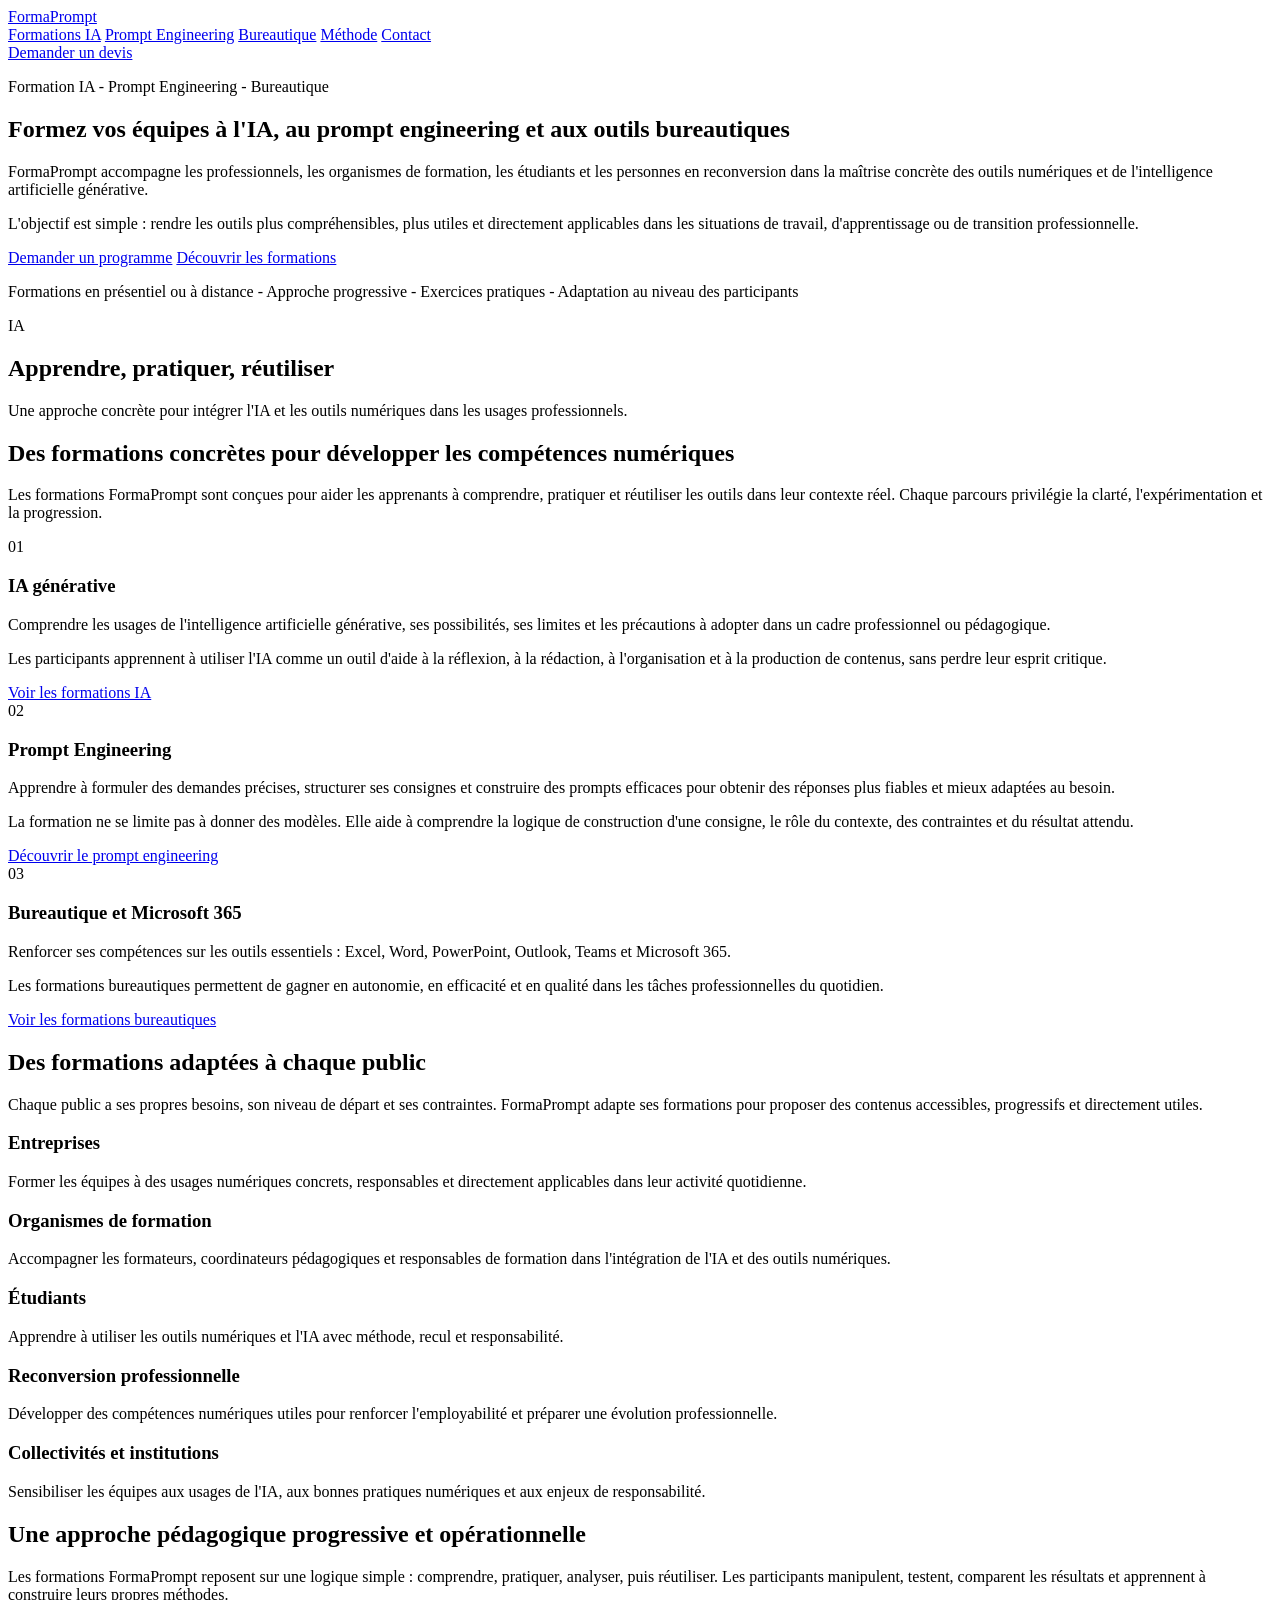
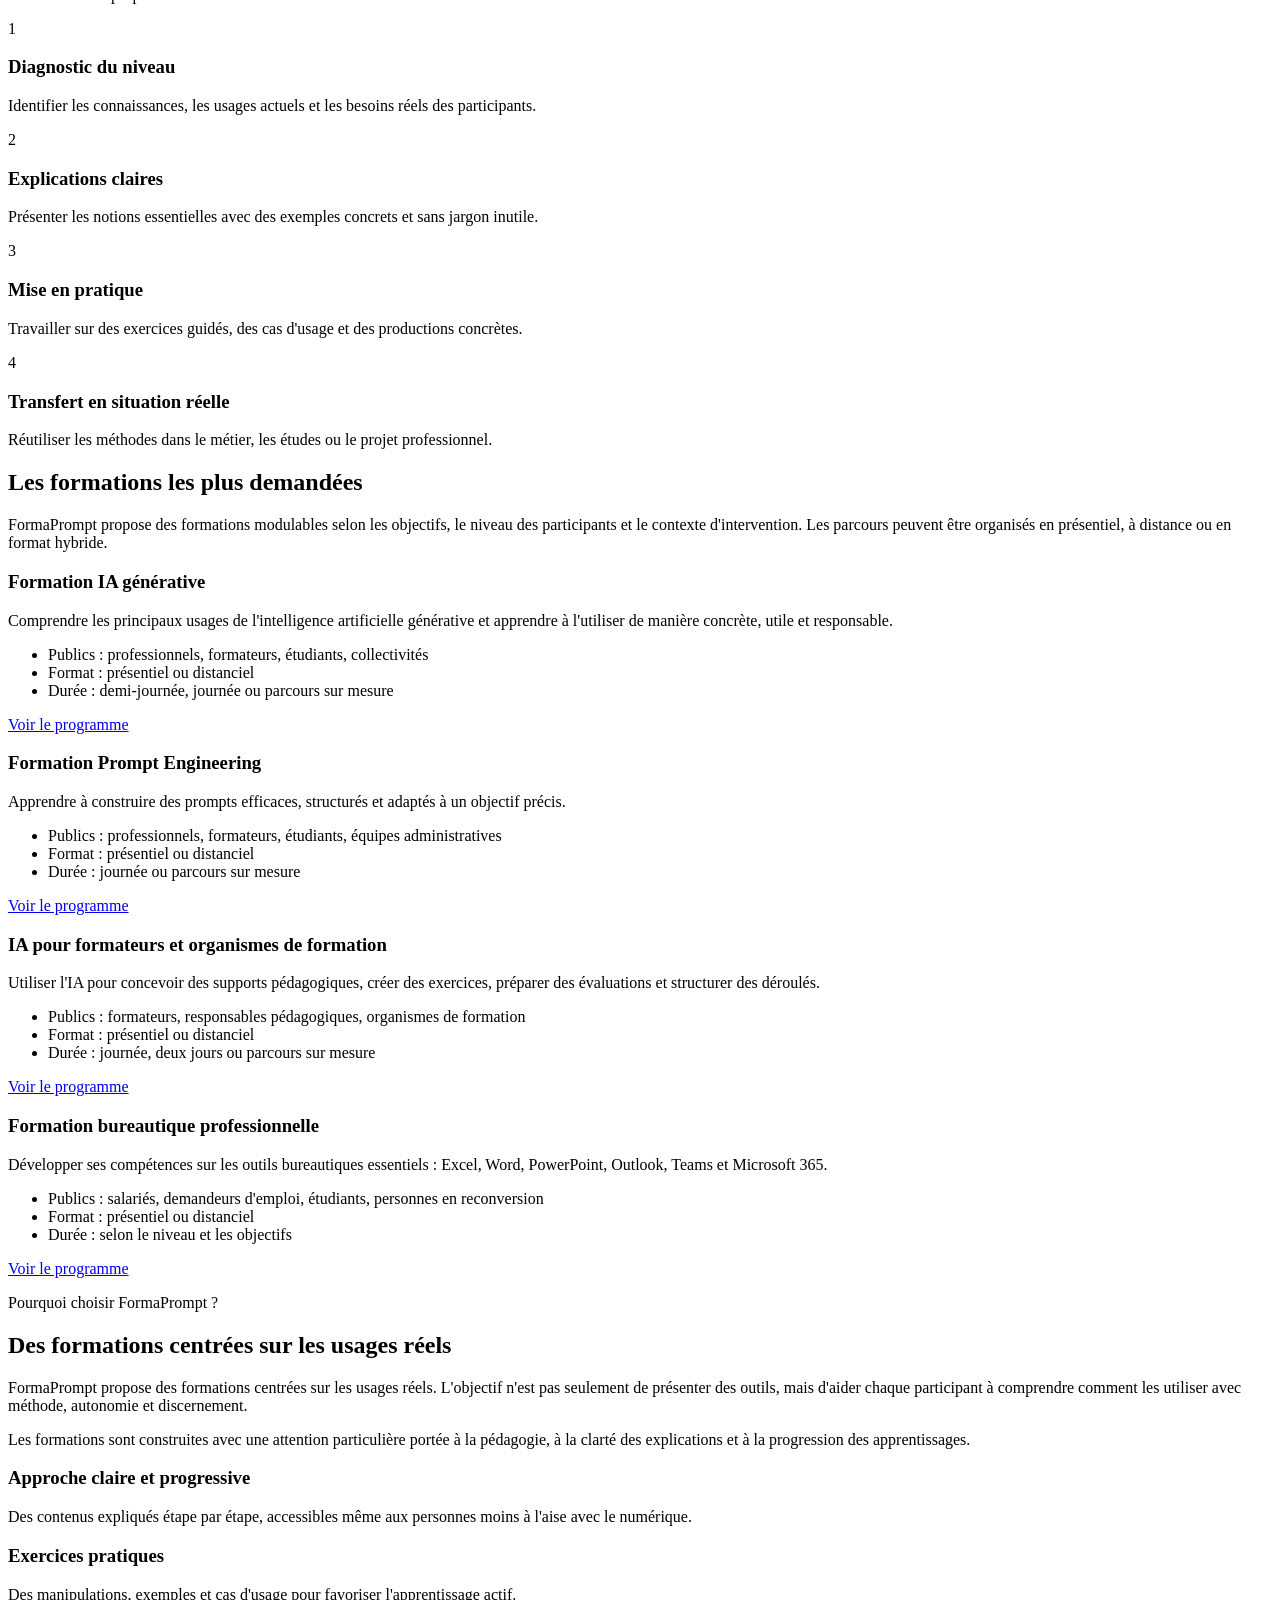
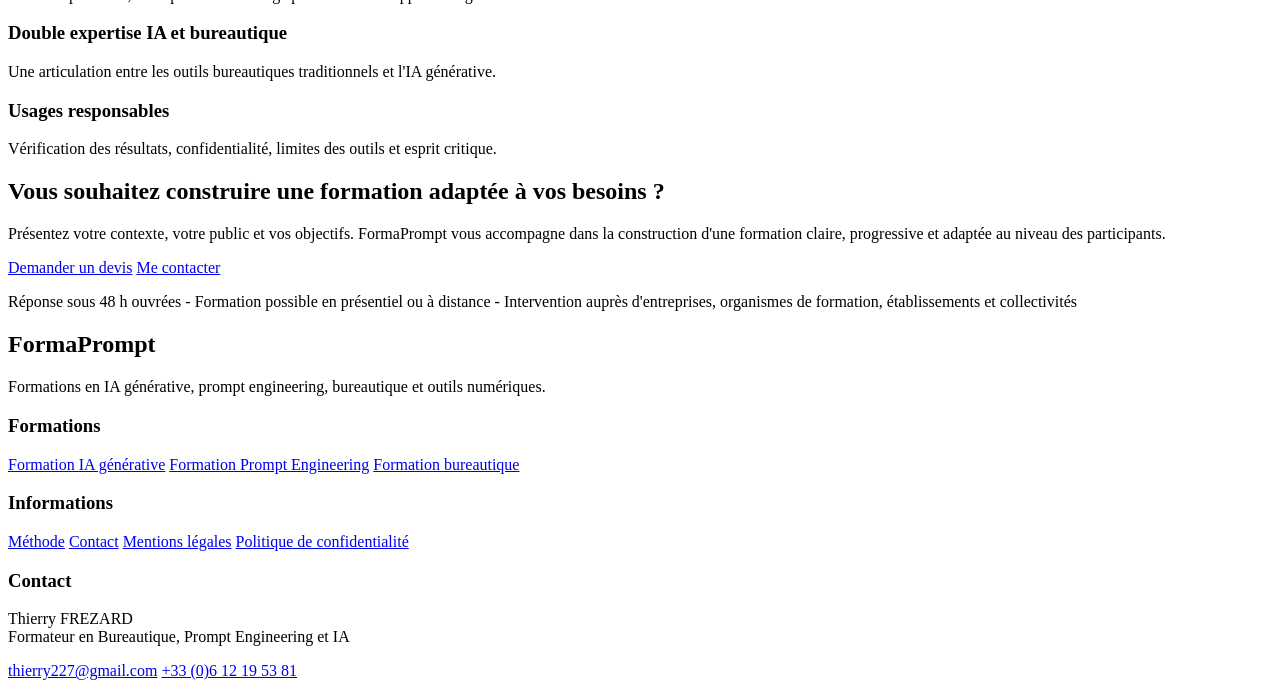
==== index.html @ 5ca17627 "Ajout de la page d'accueil FormaPrompt" ====
<!doctype html>
<html lang="fr">
<head>
  <meta charset="utf-8">
  <meta name="viewport" content="width=device-width, initial-scale=1">
  <title>FormaPrompt - Formation IA, Prompt Engineering et Bureautique</title>
  <meta name="description" content="FormaPrompt accompagne les professionnels, organismes de formation, étudiants et personnes en reconversion dans la maîtrise de l'IA générative, du prompt engineering et des outils bureautiques.">
  <link rel="stylesheet" href="styles.css">
</head>
<body>
  <header class="site-header">
    <div class="container header-inner">
      <a class="logo" href="#top" aria-label="Accueil FormaPrompt">FormaPrompt</a>
      <nav class="main-nav" aria-label="Navigation principale">
        <a href="#formations-ia">Formations IA</a>
        <a href="#prompt-engineering">Prompt Engineering</a>
        <a href="#bureautique">Bureautique</a>
        <a href="#methode">Méthode</a>
        <a href="#contact">Contact</a>
      </nav>
      <a class="btn btn-primary header-cta" href="#contact">Demander un devis</a>
    </div>
  </header>

  <main id="top">
    <section class="hero section">
      <div class="container hero-grid">
        <div class="hero-content">
          <p class="eyebrow">Formation IA - Prompt Engineering - Bureautique</p>
          <h1>Formez vos équipes à l'IA, au prompt engineering et aux outils bureautiques</h1>
          <p class="hero-text">FormaPrompt accompagne les professionnels, les organismes de formation, les étudiants et les personnes en reconversion dans la maîtrise concrète des outils numériques et de l'intelligence artificielle générative.</p>
          <p class="hero-text">L'objectif est simple : rendre les outils plus compréhensibles, plus utiles et directement applicables dans les situations de travail, d'apprentissage ou de transition professionnelle.</p>
          <div class="hero-actions">
            <a class="btn btn-primary" href="#contact">Demander un programme</a>
            <a class="btn btn-secondary" href="#formations">Découvrir les formations</a>
          </div>
          <p class="trust-line">Formations en présentiel ou à distance - Approche progressive - Exercices pratiques - Adaptation au niveau des participants</p>
        </div>
        <div class="hero-card" aria-label="Illustration pédagogique FormaPrompt">
          <div class="hero-card-content">
            <span class="hero-icon">IA</span>
            <h2>Apprendre, pratiquer, réutiliser</h2>
            <p>Une approche concrète pour intégrer l'IA et les outils numériques dans les usages professionnels.</p>
          </div>
        </div>
      </div>
    </section>

    <section id="formations" class="section section-light">
      <div class="container">
        <div class="section-heading">
          <h2>Des formations concrètes pour développer les compétences numériques</h2>
          <p>Les formations FormaPrompt sont conçues pour aider les apprenants à comprendre, pratiquer et réutiliser les outils dans leur contexte réel. Chaque parcours privilégie la clarté, l'expérimentation et la progression.</p>
        </div>

        <div class="cards three-columns">
          <article id="formations-ia" class="card">
            <span class="card-icon">01</span>
            <h3>IA générative</h3>
            <p>Comprendre les usages de l'intelligence artificielle générative, ses possibilités, ses limites et les précautions à adopter dans un cadre professionnel ou pédagogique.</p>
            <p>Les participants apprennent à utiliser l'IA comme un outil d'aide à la réflexion, à la rédaction, à l'organisation et à la production de contenus, sans perdre leur esprit critique.</p>
            <a href="#contact">Voir les formations IA</a>
          </article>

          <article id="prompt-engineering" class="card">
            <span class="card-icon">02</span>
            <h3>Prompt Engineering</h3>
            <p>Apprendre à formuler des demandes précises, structurer ses consignes et construire des prompts efficaces pour obtenir des réponses plus fiables et mieux adaptées au besoin.</p>
            <p>La formation ne se limite pas à donner des modèles. Elle aide à comprendre la logique de construction d'une consigne, le rôle du contexte, des contraintes et du résultat attendu.</p>
            <a href="#contact">Découvrir le prompt engineering</a>
          </article>

          <article id="bureautique" class="card">
            <span class="card-icon">03</span>
            <h3>Bureautique et Microsoft 365</h3>
            <p>Renforcer ses compétences sur les outils essentiels : Excel, Word, PowerPoint, Outlook, Teams et Microsoft 365.</p>
            <p>Les formations bureautiques permettent de gagner en autonomie, en efficacité et en qualité dans les tâches professionnelles du quotidien.</p>
            <a href="#contact">Voir les formations bureautiques</a>
          </article>
        </div>
      </div>
    </section>

    <section class="section">
      <div class="container">
        <div class="section-heading">
          <h2>Des formations adaptées à chaque public</h2>
          <p>Chaque public a ses propres besoins, son niveau de départ et ses contraintes. FormaPrompt adapte ses formations pour proposer des contenus accessibles, progressifs et directement utiles.</p>
        </div>

        <div class="cards audience-grid">
          <article class="card compact">
            <h3>Entreprises</h3>
            <p>Former les équipes à des usages numériques concrets, responsables et directement applicables dans leur activité quotidienne.</p>
          </article>
          <article class="card compact">
            <h3>Organismes de formation</h3>
            <p>Accompagner les formateurs, coordinateurs pédagogiques et responsables de formation dans l'intégration de l'IA et des outils numériques.</p>
          </article>
          <article class="card compact">
            <h3>Étudiants</h3>
            <p>Apprendre à utiliser les outils numériques et l'IA avec méthode, recul et responsabilité.</p>
          </article>
          <article class="card compact">
            <h3>Reconversion professionnelle</h3>
            <p>Développer des compétences numériques utiles pour renforcer l'employabilité et préparer une évolution professionnelle.</p>
          </article>
          <article class="card compact">
            <h3>Collectivités et institutions</h3>
            <p>Sensibiliser les équipes aux usages de l'IA, aux bonnes pratiques numériques et aux enjeux de responsabilité.</p>
          </article>
        </div>
      </div>
    </section>

    <section id="methode" class="section section-dark">
      <div class="container">
        <div class="section-heading narrow">
          <h2>Une approche pédagogique progressive et opérationnelle</h2>
          <p>Les formations FormaPrompt reposent sur une logique simple : comprendre, pratiquer, analyser, puis réutiliser. Les participants manipulent, testent, comparent les résultats et apprennent à construire leurs propres méthodes.</p>
        </div>

        <div class="steps">
          <article class="step">
            <span>1</span>
            <h3>Diagnostic du niveau</h3>
            <p>Identifier les connaissances, les usages actuels et les besoins réels des participants.</p>
          </article>
          <article class="step">
            <span>2</span>
            <h3>Explications claires</h3>
            <p>Présenter les notions essentielles avec des exemples concrets et sans jargon inutile.</p>
          </article>
          <article class="step">
            <span>3</span>
            <h3>Mise en pratique</h3>
            <p>Travailler sur des exercices guidés, des cas d'usage et des productions concrètes.</p>
          </article>
          <article class="step">
            <span>4</span>
            <h3>Transfert en situation réelle</h3>
            <p>Réutiliser les méthodes dans le métier, les études ou le projet professionnel.</p>
          </article>
        </div>
      </div>
    </section>

    <section class="section section-light">
      <div class="container">
        <div class="section-heading">
          <h2>Les formations les plus demandées</h2>
          <p>FormaPrompt propose des formations modulables selon les objectifs, le niveau des participants et le contexte d'intervention. Les parcours peuvent être organisés en présentiel, à distance ou en format hybride.</p>
        </div>

        <div class="cards two-columns">
          <article class="card training-card">
            <h3>Formation IA générative</h3>
            <p>Comprendre les principaux usages de l'intelligence artificielle générative et apprendre à l'utiliser de manière concrète, utile et responsable.</p>
            <ul>
              <li>Publics : professionnels, formateurs, étudiants, collectivités</li>
              <li>Format : présentiel ou distanciel</li>
              <li>Durée : demi-journée, journée ou parcours sur mesure</li>
            </ul>
            <a href="#contact">Voir le programme</a>
          </article>

          <article class="card training-card">
            <h3>Formation Prompt Engineering</h3>
            <p>Apprendre à construire des prompts efficaces, structurés et adaptés à un objectif précis.</p>
            <ul>
              <li>Publics : professionnels, formateurs, étudiants, équipes administratives</li>
              <li>Format : présentiel ou distanciel</li>
              <li>Durée : journée ou parcours sur mesure</li>
            </ul>
            <a href="#contact">Voir le programme</a>
          </article>

          <article class="card training-card">
            <h3>IA pour formateurs et organismes de formation</h3>
            <p>Utiliser l'IA pour concevoir des supports pédagogiques, créer des exercices, préparer des évaluations et structurer des déroulés.</p>
            <ul>
              <li>Publics : formateurs, responsables pédagogiques, organismes de formation</li>
              <li>Format : présentiel ou distanciel</li>
              <li>Durée : journée, deux jours ou parcours sur mesure</li>
            </ul>
            <a href="#contact">Voir le programme</a>
          </article>

          <article class="card training-card">
            <h3>Formation bureautique professionnelle</h3>
            <p>Développer ses compétences sur les outils bureautiques essentiels : Excel, Word, PowerPoint, Outlook, Teams et Microsoft 365.</p>
            <ul>
              <li>Publics : salariés, demandeurs d'emploi, étudiants, personnes en reconversion</li>
              <li>Format : présentiel ou distanciel</li>
              <li>Durée : selon le niveau et les objectifs</li>
            </ul>
            <a href="#contact">Voir le programme</a>
          </article>
        </div>
      </div>
    </section>

    <section class="section">
      <div class="container split-grid">
        <div>
          <p class="eyebrow">Pourquoi choisir FormaPrompt ?</p>
          <h2>Des formations centrées sur les usages réels</h2>
          <p>FormaPrompt propose des formations centrées sur les usages réels. L'objectif n'est pas seulement de présenter des outils, mais d'aider chaque participant à comprendre comment les utiliser avec méthode, autonomie et discernement.</p>
          <p>Les formations sont construites avec une attention particulière portée à la pédagogie, à la clarté des explications et à la progression des apprentissages.</p>
        </div>
        <div class="feature-list">
          <div>
            <h3>Approche claire et progressive</h3>
            <p>Des contenus expliqués étape par étape, accessibles même aux personnes moins à l'aise avec le numérique.</p>
          </div>
          <div>
            <h3>Exercices pratiques</h3>
            <p>Des manipulations, exemples et cas d'usage pour favoriser l'apprentissage actif.</p>
          </div>
          <div>
            <h3>Double expertise IA et bureautique</h3>
            <p>Une articulation entre les outils bureautiques traditionnels et l'IA générative.</p>
          </div>
          <div>
            <h3>Usages responsables</h3>
            <p>Vérification des résultats, confidentialité, limites des outils et esprit critique.</p>
          </div>
        </div>
      </div>
    </section>

    <section id="contact" class="section cta-section">
      <div class="container cta-box">
        <h2>Vous souhaitez construire une formation adaptée à vos besoins ?</h2>
        <p>Présentez votre contexte, votre public et vos objectifs. FormaPrompt vous accompagne dans la construction d'une formation claire, progressive et adaptée au niveau des participants.</p>
        <div class="hero-actions centered">
          <a class="btn btn-primary" href="mailto:thierry227@gmail.com?subject=Demande%20de%20devis%20-%20FormaPrompt">Demander un devis</a>
          <a class="btn btn-secondary" href="mailto:thierry227@gmail.com?subject=Contact%20FormaPrompt">Me contacter</a>
        </div>
        <p class="trust-line">Réponse sous 48 h ouvrées - Formation possible en présentiel ou à distance - Intervention auprès d'entreprises, organismes de formation, établissements et collectivités</p>
      </div>
    </section>
  </main>

  <footer class="site-footer">
    <div class="container footer-grid">
      <div>
        <h2>FormaPrompt</h2>
        <p>Formations en IA générative, prompt engineering, bureautique et outils numériques.</p>
      </div>
      <div>
        <h3>Formations</h3>
        <a href="#formations-ia">Formation IA générative</a>
        <a href="#prompt-engineering">Formation Prompt Engineering</a>
        <a href="#bureautique">Formation bureautique</a>
      </div>
      <div>
        <h3>Informations</h3>
        <a href="#methode">Méthode</a>
        <a href="#contact">Contact</a>
        <a href="#">Mentions légales</a>
        <a href="#">Politique de confidentialité</a>
      </div>
      <div>
        <h3>Contact</h3>
        <p>Thierry FREZARD<br>Formateur en Bureautique, Prompt Engineering et IA</p>
        <a href="mailto:thierry227@gmail.com">thierry227@gmail.com</a>
        <a href="tel:+33612195381">+33 (0)6 12 19 53 81</a>
      </div>
    </div>
  </footer>
</body>
</html>
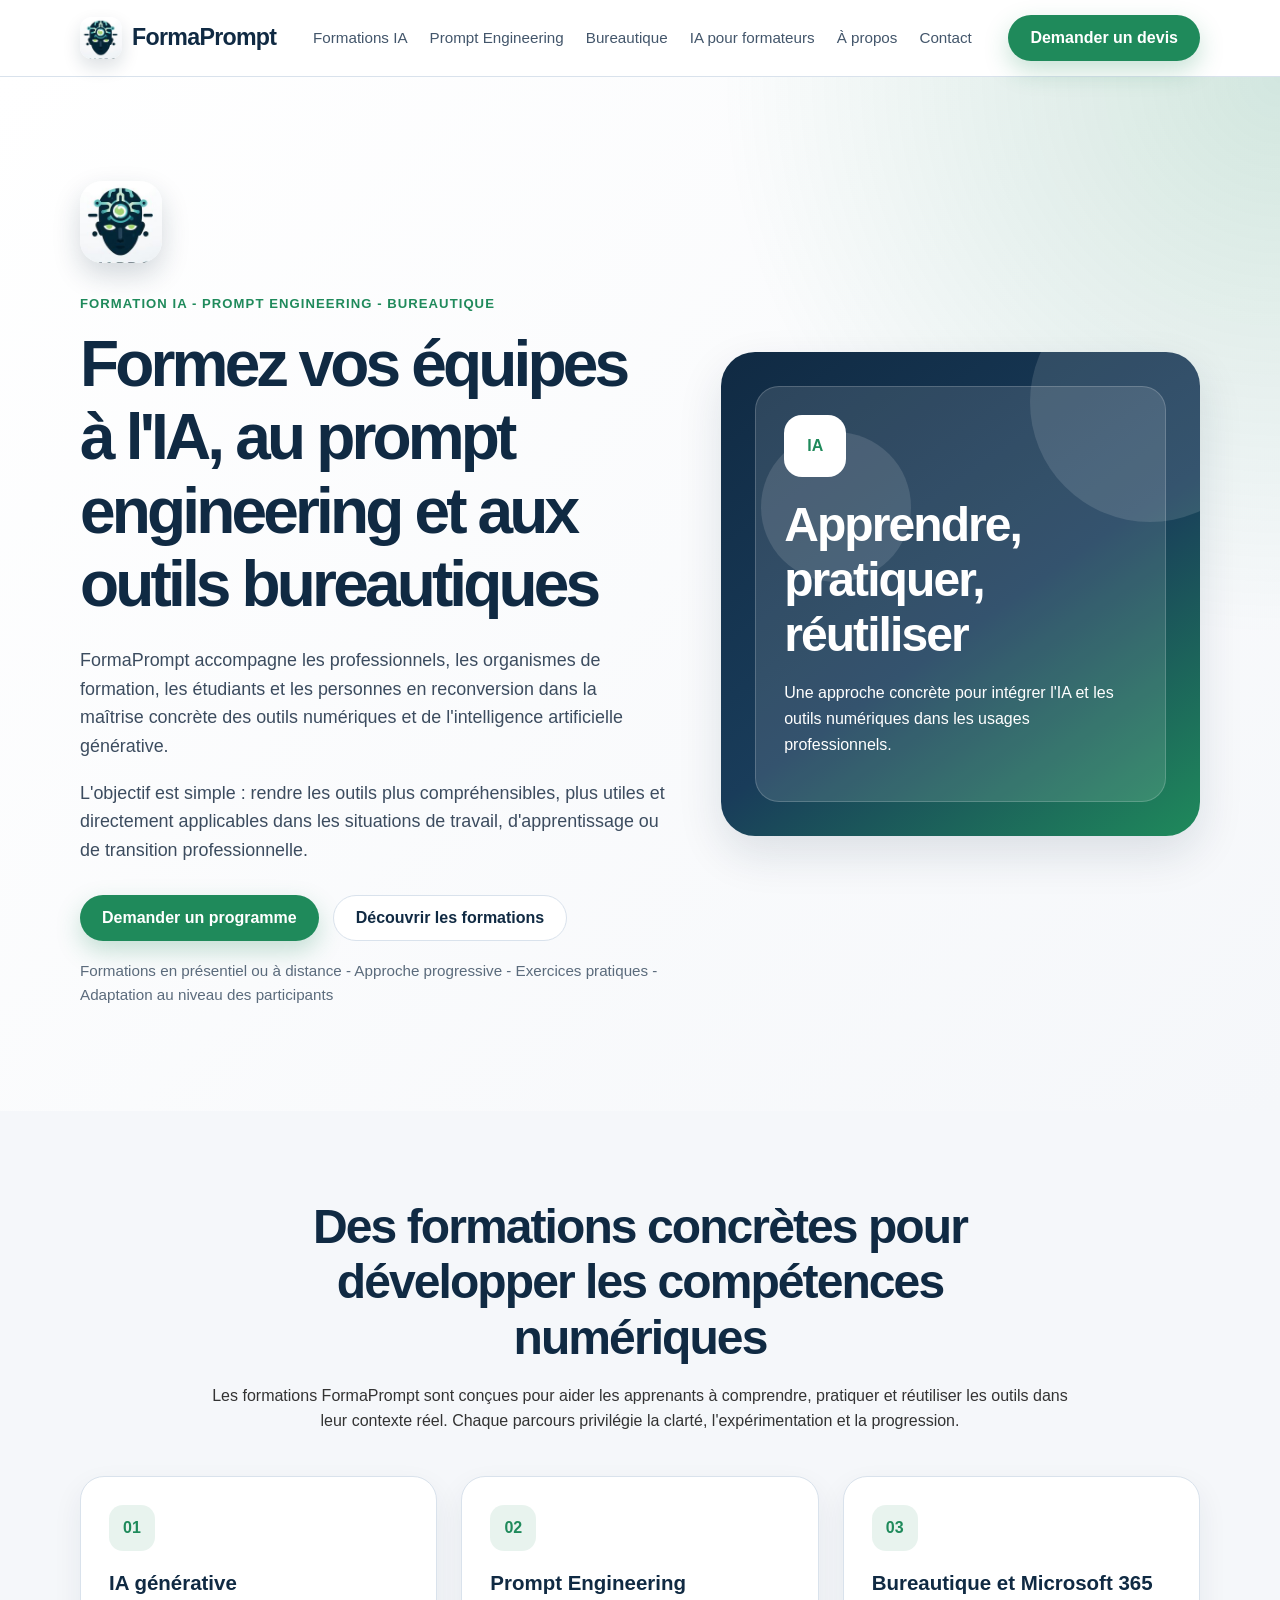
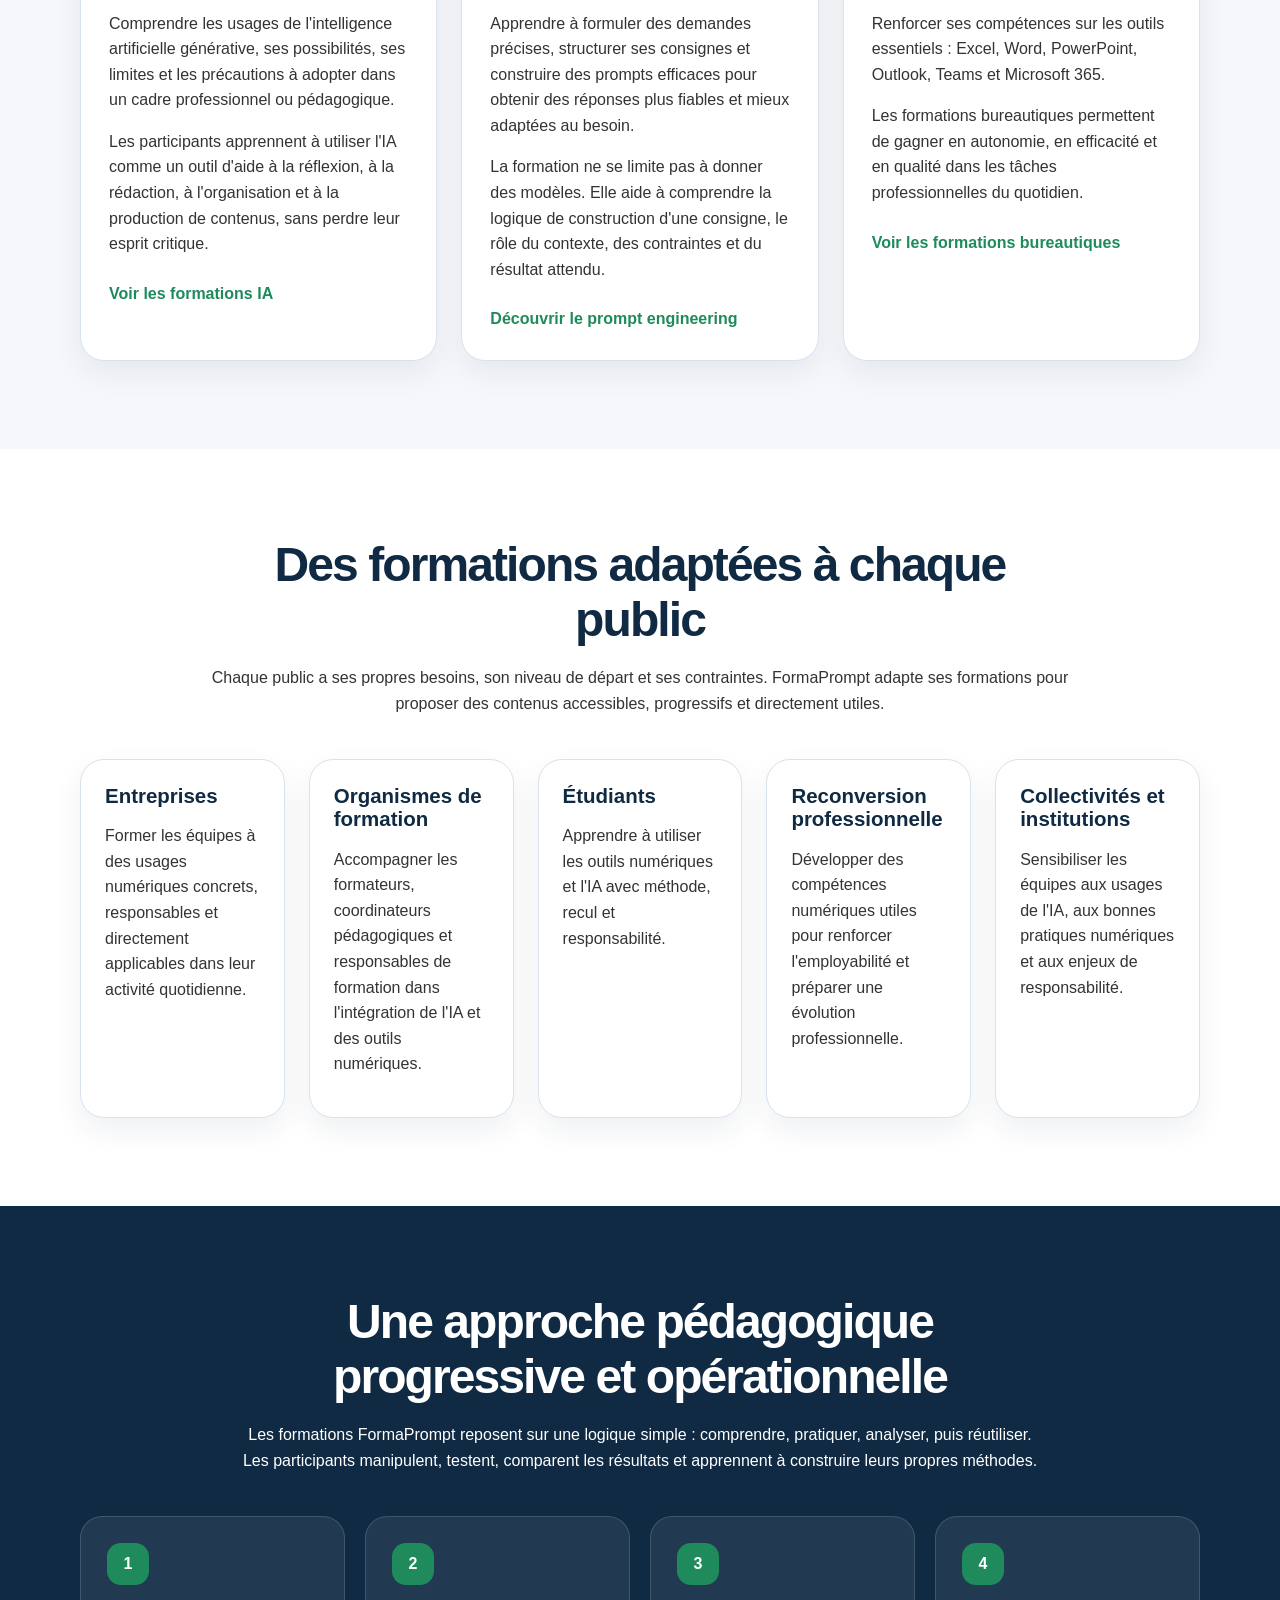
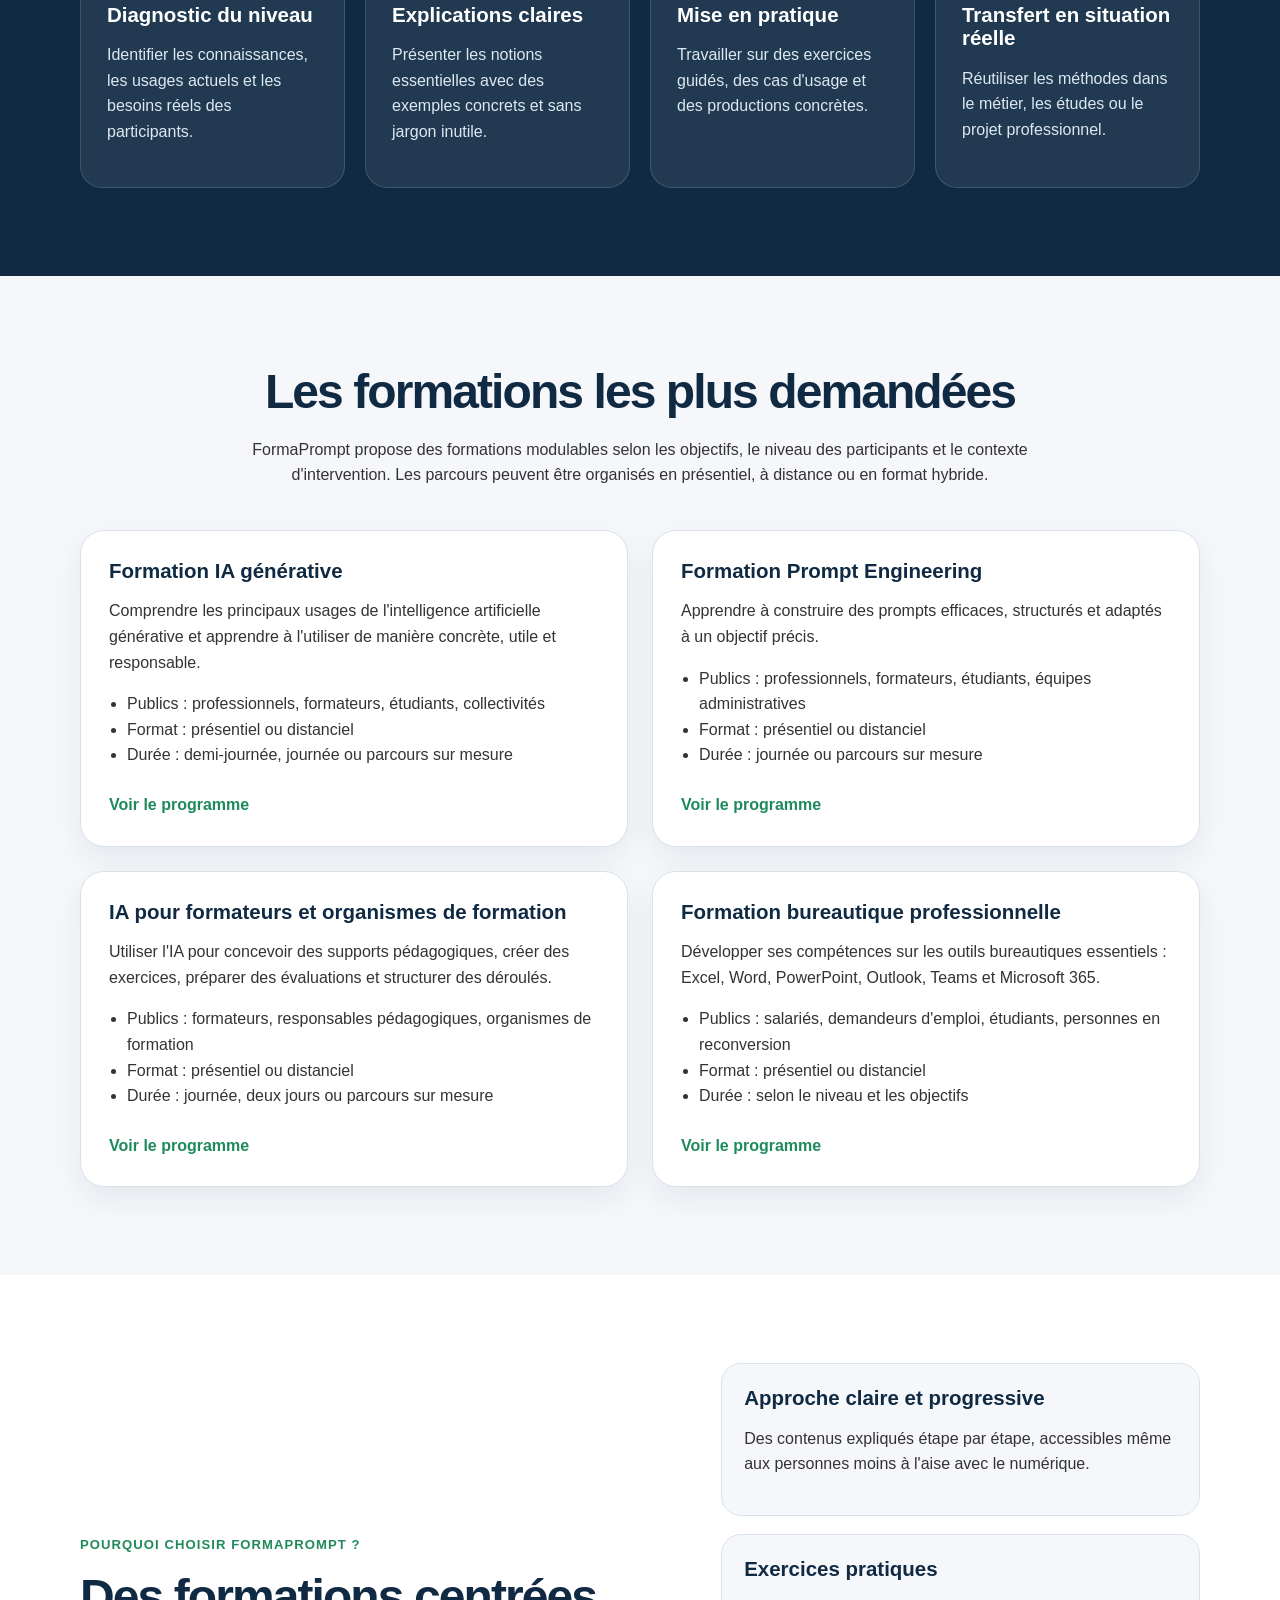
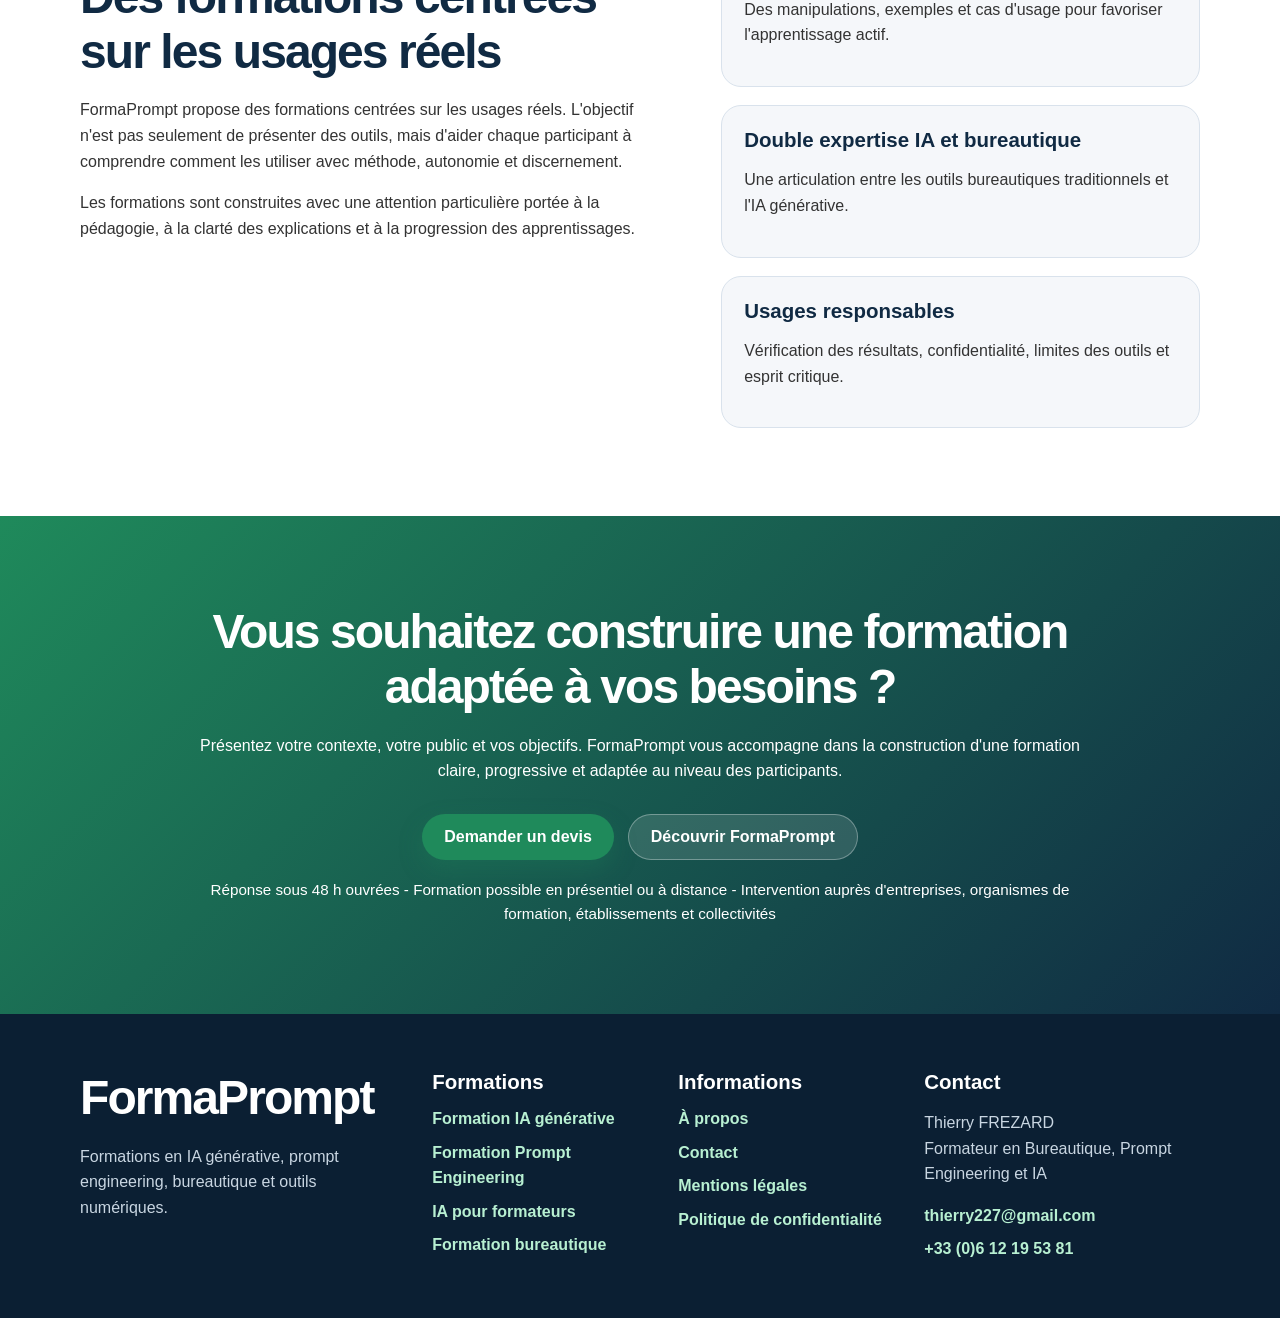
==== commit 761b82ea: "Mise à jour des liens de la page d'accueil" ====
--- a/index.html
+++ b/index.html
@@ -6,19 +6,21 @@
   <title>FormaPrompt - Formation IA, Prompt Engineering et Bureautique</title>
   <meta name="description" content="FormaPrompt accompagne les professionnels, organismes de formation, étudiants et personnes en reconversion dans la maîtrise de l'IA générative, du prompt engineering et des outils bureautiques.">
   <link rel="stylesheet" href="styles.css">
+  <link rel="stylesheet" href="site-extra.css">
 </head>
 <body>
   <header class="site-header">
     <div class="container header-inner">
-      <a class="logo" href="#top" aria-label="Accueil FormaPrompt">FormaPrompt</a>
+      <a class="logo" href="index.html" aria-label="Accueil FormaPrompt">FormaPrompt</a>
       <nav class="main-nav" aria-label="Navigation principale">
-        <a href="#formations-ia">Formations IA</a>
-        <a href="#prompt-engineering">Prompt Engineering</a>
-        <a href="#bureautique">Bureautique</a>
-        <a href="#methode">Méthode</a>
-        <a href="#contact">Contact</a>
+        <a href="formation-ia.html">Formations IA</a>
+        <a href="prompt-engineering.html">Prompt Engineering</a>
+        <a href="bureautique.html">Bureautique</a>
+        <a href="ia-formateurs.html">IA pour formateurs</a>
+        <a href="a-propos.html">À propos</a>
+        <a href="contact.html">Contact</a>
       </nav>
-      <a class="btn btn-primary header-cta" href="#contact">Demander un devis</a>
+      <a class="btn btn-primary header-cta" href="contact.html">Demander un devis</a>
     </div>
   </header>
 
@@ -26,12 +28,13 @@
     <section class="hero section">
       <div class="container hero-grid">
         <div class="hero-content">
+          <span class="logo-showcase"></span>
           <p class="eyebrow">Formation IA - Prompt Engineering - Bureautique</p>
           <h1>Formez vos équipes à l'IA, au prompt engineering et aux outils bureautiques</h1>
           <p class="hero-text">FormaPrompt accompagne les professionnels, les organismes de formation, les étudiants et les personnes en reconversion dans la maîtrise concrète des outils numériques et de l'intelligence artificielle générative.</p>
           <p class="hero-text">L'objectif est simple : rendre les outils plus compréhensibles, plus utiles et directement applicables dans les situations de travail, d'apprentissage ou de transition professionnelle.</p>
           <div class="hero-actions">
-            <a class="btn btn-primary" href="#contact">Demander un programme</a>
+            <a class="btn btn-primary" href="contact.html">Demander un programme</a>
             <a class="btn btn-secondary" href="#formations">Découvrir les formations</a>
           </div>
           <p class="trust-line">Formations en présentiel ou à distance - Approche progressive - Exercices pratiques - Adaptation au niveau des participants</p>
@@ -59,7 +62,7 @@
             <h3>IA générative</h3>
             <p>Comprendre les usages de l'intelligence artificielle générative, ses possibilités, ses limites et les précautions à adopter dans un cadre professionnel ou pédagogique.</p>
             <p>Les participants apprennent à utiliser l'IA comme un outil d'aide à la réflexion, à la rédaction, à l'organisation et à la production de contenus, sans perdre leur esprit critique.</p>
-            <a href="#contact">Voir les formations IA</a>
+            <a href="formation-ia.html">Voir les formations IA</a>
           </article>
 
           <article id="prompt-engineering" class="card">
@@ -67,7 +70,7 @@
             <h3>Prompt Engineering</h3>
             <p>Apprendre à formuler des demandes précises, structurer ses consignes et construire des prompts efficaces pour obtenir des réponses plus fiables et mieux adaptées au besoin.</p>
             <p>La formation ne se limite pas à donner des modèles. Elle aide à comprendre la logique de construction d'une consigne, le rôle du contexte, des contraintes et du résultat attendu.</p>
-            <a href="#contact">Découvrir le prompt engineering</a>
+            <a href="prompt-engineering.html">Découvrir le prompt engineering</a>
           </article>
 
           <article id="bureautique" class="card">
@@ -75,7 +78,7 @@
             <h3>Bureautique et Microsoft 365</h3>
             <p>Renforcer ses compétences sur les outils essentiels : Excel, Word, PowerPoint, Outlook, Teams et Microsoft 365.</p>
             <p>Les formations bureautiques permettent de gagner en autonomie, en efficacité et en qualité dans les tâches professionnelles du quotidien.</p>
-            <a href="#contact">Voir les formations bureautiques</a>
+            <a href="bureautique.html">Voir les formations bureautiques</a>
           </article>
         </div>
       </div>
@@ -161,7 +164,7 @@
               <li>Format : présentiel ou distanciel</li>
               <li>Durée : demi-journée, journée ou parcours sur mesure</li>
             </ul>
-            <a href="#contact">Voir le programme</a>
+            <a href="formation-ia.html">Voir le programme</a>
           </article>
 
           <article class="card training-card">
@@ -172,7 +175,7 @@
               <li>Format : présentiel ou distanciel</li>
               <li>Durée : journée ou parcours sur mesure</li>
             </ul>
-            <a href="#contact">Voir le programme</a>
+            <a href="prompt-engineering.html">Voir le programme</a>
           </article>
 
           <article class="card training-card">
@@ -183,7 +186,7 @@
               <li>Format : présentiel ou distanciel</li>
               <li>Durée : journée, deux jours ou parcours sur mesure</li>
             </ul>
-            <a href="#contact">Voir le programme</a>
+            <a href="ia-formateurs.html">Voir le programme</a>
           </article>
 
           <article class="card training-card">
@@ -194,7 +197,7 @@
               <li>Format : présentiel ou distanciel</li>
               <li>Durée : selon le niveau et les objectifs</li>
             </ul>
-            <a href="#contact">Voir le programme</a>
+            <a href="bureautique.html">Voir le programme</a>
           </article>
         </div>
       </div>
@@ -234,8 +237,8 @@
         <h2>Vous souhaitez construire une formation adaptée à vos besoins ?</h2>
         <p>Présentez votre contexte, votre public et vos objectifs. FormaPrompt vous accompagne dans la construction d'une formation claire, progressive et adaptée au niveau des participants.</p>
         <div class="hero-actions centered">
-          <a class="btn btn-primary" href="mailto:thierry227@gmail.com?subject=Demande%20de%20devis%20-%20FormaPrompt">Demander un devis</a>
-          <a class="btn btn-secondary" href="mailto:thierry227@gmail.com?subject=Contact%20FormaPrompt">Me contacter</a>
+          <a class="btn btn-primary" href="contact.html">Demander un devis</a>
+          <a class="btn btn-secondary" href="a-propos.html">Découvrir FormaPrompt</a>
         </div>
         <p class="trust-line">Réponse sous 48 h ouvrées - Formation possible en présentiel ou à distance - Intervention auprès d'entreprises, organismes de formation, établissements et collectivités</p>
       </div>
@@ -250,14 +253,15 @@
       </div>
       <div>
         <h3>Formations</h3>
-        <a href="#formations-ia">Formation IA générative</a>
-        <a href="#prompt-engineering">Formation Prompt Engineering</a>
-        <a href="#bureautique">Formation bureautique</a>
+        <a href="formation-ia.html">Formation IA générative</a>
+        <a href="prompt-engineering.html">Formation Prompt Engineering</a>
+        <a href="ia-formateurs.html">IA pour formateurs</a>
+        <a href="bureautique.html">Formation bureautique</a>
       </div>
       <div>
         <h3>Informations</h3>
-        <a href="#methode">Méthode</a>
-        <a href="#contact">Contact</a>
+        <a href="a-propos.html">À propos</a>
+        <a href="contact.html">Contact</a>
         <a href="#">Mentions légales</a>
         <a href="#">Politique de confidentialité</a>
       </div>
--- a/styles.css
+++ b/styles.css
@@ -0,0 +1,459 @@
+:root {
+  --green: #1f8a5b;
+  --green-dark: #146241;
+  --blue-night: #102a43;
+  --blue-soft: #dce8f2;
+  --gray-bg: #f5f7fa;
+  --gray-text: #333333;
+  --white: #ffffff;
+  --border: #d9e2ec;
+  --shadow: 0 18px 45px rgba(16, 42, 67, 0.12);
+}
+
+* {
+  box-sizing: border-box;
+}
+
+html {
+  scroll-behavior: smooth;
+}
+
+body {
+  margin: 0;
+  font-family: Arial, Helvetica, sans-serif;
+  color: var(--gray-text);
+  background: var(--white);
+  line-height: 1.6;
+}
+
+a {
+  color: inherit;
+  text-decoration: none;
+}
+
+.container {
+  width: min(1120px, calc(100% - 40px));
+  margin: 0 auto;
+}
+
+.site-header {
+  position: sticky;
+  top: 0;
+  z-index: 50;
+  background: rgba(255, 255, 255, 0.94);
+  border-bottom: 1px solid var(--border);
+  backdrop-filter: blur(12px);
+}
+
+.header-inner {
+  min-height: 76px;
+  display: flex;
+  align-items: center;
+  justify-content: space-between;
+  gap: 24px;
+}
+
+.logo {
+  font-size: 1.45rem;
+  font-weight: 800;
+  color: var(--blue-night);
+  letter-spacing: -0.03em;
+}
+
+.logo::first-letter {
+  color: var(--green);
+}
+
+.main-nav {
+  display: flex;
+  gap: 22px;
+  align-items: center;
+  font-size: 0.95rem;
+  color: #43566b;
+}
+
+.main-nav a:hover {
+  color: var(--green);
+}
+
+.btn {
+  display: inline-flex;
+  align-items: center;
+  justify-content: center;
+  min-height: 46px;
+  padding: 0 22px;
+  border-radius: 999px;
+  font-weight: 700;
+  transition: transform 0.2s ease, box-shadow 0.2s ease, background 0.2s ease;
+}
+
+.btn:hover {
+  transform: translateY(-2px);
+}
+
+.btn-primary {
+  color: var(--white);
+  background: var(--green);
+  box-shadow: 0 10px 24px rgba(31, 138, 91, 0.25);
+}
+
+.btn-primary:hover {
+  background: var(--green-dark);
+}
+
+.btn-secondary {
+  color: var(--blue-night);
+  background: var(--white);
+  border: 1px solid var(--border);
+}
+
+.section {
+  padding: 88px 0;
+}
+
+.section-light {
+  background: var(--gray-bg);
+}
+
+.section-dark {
+  color: var(--white);
+  background: var(--blue-night);
+}
+
+.hero {
+  padding: 104px 0;
+  background: radial-gradient(circle at top right, rgba(31, 138, 91, 0.18), transparent 34%), linear-gradient(135deg, #ffffff 0%, #f5f7fa 100%);
+}
+
+.hero-grid,
+.split-grid {
+  display: grid;
+  grid-template-columns: 1.1fr 0.9fr;
+  gap: 56px;
+  align-items: center;
+}
+
+.eyebrow {
+  margin: 0 0 14px;
+  color: var(--green);
+  font-weight: 800;
+  text-transform: uppercase;
+  letter-spacing: 0.08em;
+  font-size: 0.82rem;
+}
+
+h1,
+h2,
+h3 {
+  color: var(--blue-night);
+  line-height: 1.15;
+  margin-top: 0;
+}
+
+.section-dark h2,
+.section-dark h3 {
+  color: var(--white);
+}
+
+h1 {
+  font-size: clamp(2.4rem, 5vw, 4.6rem);
+  letter-spacing: -0.06em;
+  margin-bottom: 24px;
+}
+
+h2 {
+  font-size: clamp(2rem, 4vw, 3rem);
+  letter-spacing: -0.04em;
+  margin-bottom: 18px;
+}
+
+h3 {
+  font-size: 1.28rem;
+  margin-bottom: 12px;
+}
+
+.hero-text {
+  font-size: 1.12rem;
+  max-width: 720px;
+  color: #3c4c5f;
+}
+
+.hero-actions {
+  display: flex;
+  gap: 14px;
+  flex-wrap: wrap;
+  margin: 30px 0 18px;
+}
+
+.hero-actions.centered {
+  justify-content: center;
+}
+
+.trust-line {
+  color: #5b6b7c;
+  font-size: 0.95rem;
+  margin-bottom: 0;
+}
+
+.hero-card {
+  min-height: 460px;
+  border-radius: 34px;
+  background: linear-gradient(145deg, var(--blue-night), #193c5a 55%, var(--green));
+  box-shadow: var(--shadow);
+  display: flex;
+  align-items: end;
+  padding: 34px;
+  overflow: hidden;
+  position: relative;
+}
+
+.hero-card::before,
+.hero-card::after {
+  content: "";
+  position: absolute;
+  border-radius: 999px;
+  background: rgba(255, 255, 255, 0.12);
+}
+
+.hero-card::before {
+  width: 240px;
+  height: 240px;
+  top: -70px;
+  right: -70px;
+}
+
+.hero-card::after {
+  width: 150px;
+  height: 150px;
+  left: 40px;
+  top: 80px;
+}
+
+.hero-card-content {
+  position: relative;
+  z-index: 2;
+  padding: 28px;
+  border-radius: 24px;
+  color: var(--white);
+  background: rgba(255, 255, 255, 0.12);
+  border: 1px solid rgba(255, 255, 255, 0.18);
+}
+
+.hero-card-content h2,
+.hero-card-content p {
+  color: var(--white);
+}
+
+.hero-icon {
+  display: inline-flex;
+  width: 62px;
+  height: 62px;
+  align-items: center;
+  justify-content: center;
+  margin-bottom: 20px;
+  border-radius: 18px;
+  background: var(--white);
+  color: var(--green);
+  font-weight: 900;
+}
+
+.section-heading {
+  max-width: 860px;
+  margin: 0 auto 42px;
+  text-align: center;
+}
+
+.section-heading.narrow {
+  max-width: 800px;
+}
+
+.cards {
+  display: grid;
+  gap: 24px;
+}
+
+.three-columns {
+  grid-template-columns: repeat(3, 1fr);
+}
+
+.two-columns {
+  grid-template-columns: repeat(2, 1fr);
+}
+
+.audience-grid {
+  grid-template-columns: repeat(5, 1fr);
+}
+
+.card {
+  background: var(--white);
+  border: 1px solid var(--border);
+  border-radius: 24px;
+  padding: 28px;
+  box-shadow: 0 12px 30px rgba(16, 42, 67, 0.07);
+}
+
+.card.compact {
+  padding: 24px;
+}
+
+.card-icon {
+  display: inline-flex;
+  align-items: center;
+  justify-content: center;
+  width: 46px;
+  height: 46px;
+  margin-bottom: 20px;
+  border-radius: 14px;
+  color: var(--green);
+  background: rgba(31, 138, 91, 0.1);
+  font-weight: 900;
+}
+
+.card a,
+.site-footer a {
+  display: inline-block;
+  color: var(--green);
+  font-weight: 700;
+  margin-top: 8px;
+}
+
+.training-card ul {
+  padding-left: 18px;
+}
+
+.steps {
+  display: grid;
+  grid-template-columns: repeat(4, 1fr);
+  gap: 20px;
+}
+
+.step {
+  padding: 26px;
+  border-radius: 22px;
+  background: rgba(255, 255, 255, 0.08);
+  border: 1px solid rgba(255, 255, 255, 0.14);
+}
+
+.step span {
+  display: inline-flex;
+  width: 42px;
+  height: 42px;
+  align-items: center;
+  justify-content: center;
+  margin-bottom: 18px;
+  border-radius: 14px;
+  background: var(--green);
+  color: var(--white);
+  font-weight: 900;
+}
+
+.step p {
+  color: #dce8f2;
+}
+
+.feature-list {
+  display: grid;
+  gap: 18px;
+}
+
+.feature-list div {
+  padding: 22px;
+  border-radius: 20px;
+  background: var(--gray-bg);
+  border: 1px solid var(--border);
+}
+
+.cta-section {
+  background: linear-gradient(135deg, var(--green), var(--blue-night));
+}
+
+.cta-box {
+  color: var(--white);
+  text-align: center;
+  max-width: 920px;
+}
+
+.cta-box h2,
+.cta-box p {
+  color: var(--white);
+}
+
+.cta-box .btn-secondary {
+  background: rgba(255, 255, 255, 0.12);
+  color: var(--white);
+  border-color: rgba(255, 255, 255, 0.32);
+}
+
+.site-footer {
+  padding: 56px 0;
+  color: #c9d6e2;
+  background: #0b1f33;
+}
+
+.site-footer h2,
+.site-footer h3 {
+  color: var(--white);
+}
+
+.footer-grid {
+  display: grid;
+  grid-template-columns: 1.5fr 1fr 1fr 1.3fr;
+  gap: 34px;
+}
+
+.site-footer a {
+  display: block;
+  margin: 8px 0 0;
+  color: #b8f0d2;
+}
+
+@media (max-width: 980px) {
+  .main-nav,
+  .header-cta {
+    display: none;
+  }
+
+  .hero-grid,
+  .split-grid,
+  .two-columns,
+  .three-columns,
+  .audience-grid,
+  .steps,
+  .footer-grid {
+    grid-template-columns: 1fr;
+  }
+
+  .hero {
+    padding: 76px 0;
+  }
+
+  .section {
+    padding: 68px 0;
+  }
+
+  .hero-card {
+    min-height: 340px;
+  }
+}
+
+@media (max-width: 560px) {
+  .container {
+    width: min(100% - 28px, 1120px);
+  }
+
+  h1 {
+    font-size: 2.35rem;
+  }
+
+  h2 {
+    font-size: 1.9rem;
+  }
+
+  .btn {
+    width: 100%;
+  }
+
+  .hero-card {
+    padding: 20px;
+  }
+}
--- a/site-extra.css
+++ b/site-extra.css
@@ -0,0 +1,126 @@
+/* Compléments visuels FormaPrompt : logo et pages internes */
+:root {
+  --logo-url: url("[data-uri]");
+}
+
+.logo {
+  display: inline-flex;
+  align-items: center;
+  gap: 10px;
+}
+
+.logo::before {
+  content: "";
+  width: 42px;
+  height: 42px;
+  flex: 0 0 42px;
+  border-radius: 12px;
+  background-image: var(--logo-url);
+  background-size: cover;
+  background-position: center;
+  box-shadow: 0 8px 18px rgba(16, 42, 67, 0.14);
+}
+
+.logo::first-letter {
+  color: inherit;
+}
+
+.logo-showcase {
+  display: inline-flex;
+  width: 82px;
+  height: 82px;
+  margin-bottom: 22px;
+  border-radius: 22px;
+  background-image: var(--logo-url);
+  background-size: cover;
+  background-position: center;
+  box-shadow: 0 12px 28px rgba(16, 42, 67, 0.18);
+}
+
+.detail-list {
+  display: grid;
+  gap: 14px;
+  margin: 0;
+  padding: 0;
+  list-style: none;
+}
+
+.detail-list li {
+  padding: 14px 16px;
+  border-radius: 16px;
+  background: var(--gray-bg);
+  border: 1px solid var(--border);
+}
+
+.section-dark .detail-list li {
+  background: rgba(255, 255, 255, 0.08);
+  border-color: rgba(255, 255, 255, 0.15);
+}
+
+.program-list {
+  display: grid;
+  gap: 20px;
+}
+
+.program-list article {
+  padding: 26px;
+  border-radius: 24px;
+  background: var(--white);
+  border: 1px solid var(--border);
+  box-shadow: 0 12px 30px rgba(16, 42, 67, 0.07);
+}
+
+.program-list span {
+  display: inline-block;
+  margin-bottom: 10px;
+  color: var(--green);
+  font-weight: 800;
+  text-transform: uppercase;
+  letter-spacing: 0.08em;
+  font-size: 0.78rem;
+}
+
+.form-box {
+  padding: 30px;
+  border-radius: 26px;
+  background: var(--white);
+  border: 1px solid var(--border);
+  box-shadow: var(--shadow);
+}
+
+.contact-grid {
+  display: grid;
+  grid-template-columns: 1fr 1fr;
+  gap: 30px;
+  align-items: start;
+}
+
+.contact-card {
+  padding: 28px;
+  border-radius: 24px;
+  background: var(--gray-bg);
+  border: 1px solid var(--border);
+}
+
+.badge-line {
+  display: flex;
+  flex-wrap: wrap;
+  gap: 10px;
+  margin-top: 22px;
+}
+
+.badge-line span {
+  display: inline-flex;
+  padding: 8px 12px;
+  border-radius: 999px;
+  background: rgba(31, 138, 91, 0.1);
+  color: var(--green-dark);
+  font-weight: 700;
+  font-size: 0.9rem;
+}
+
+@media (max-width: 980px) {
+  .contact-grid {
+    grid-template-columns: 1fr;
+  }
+}
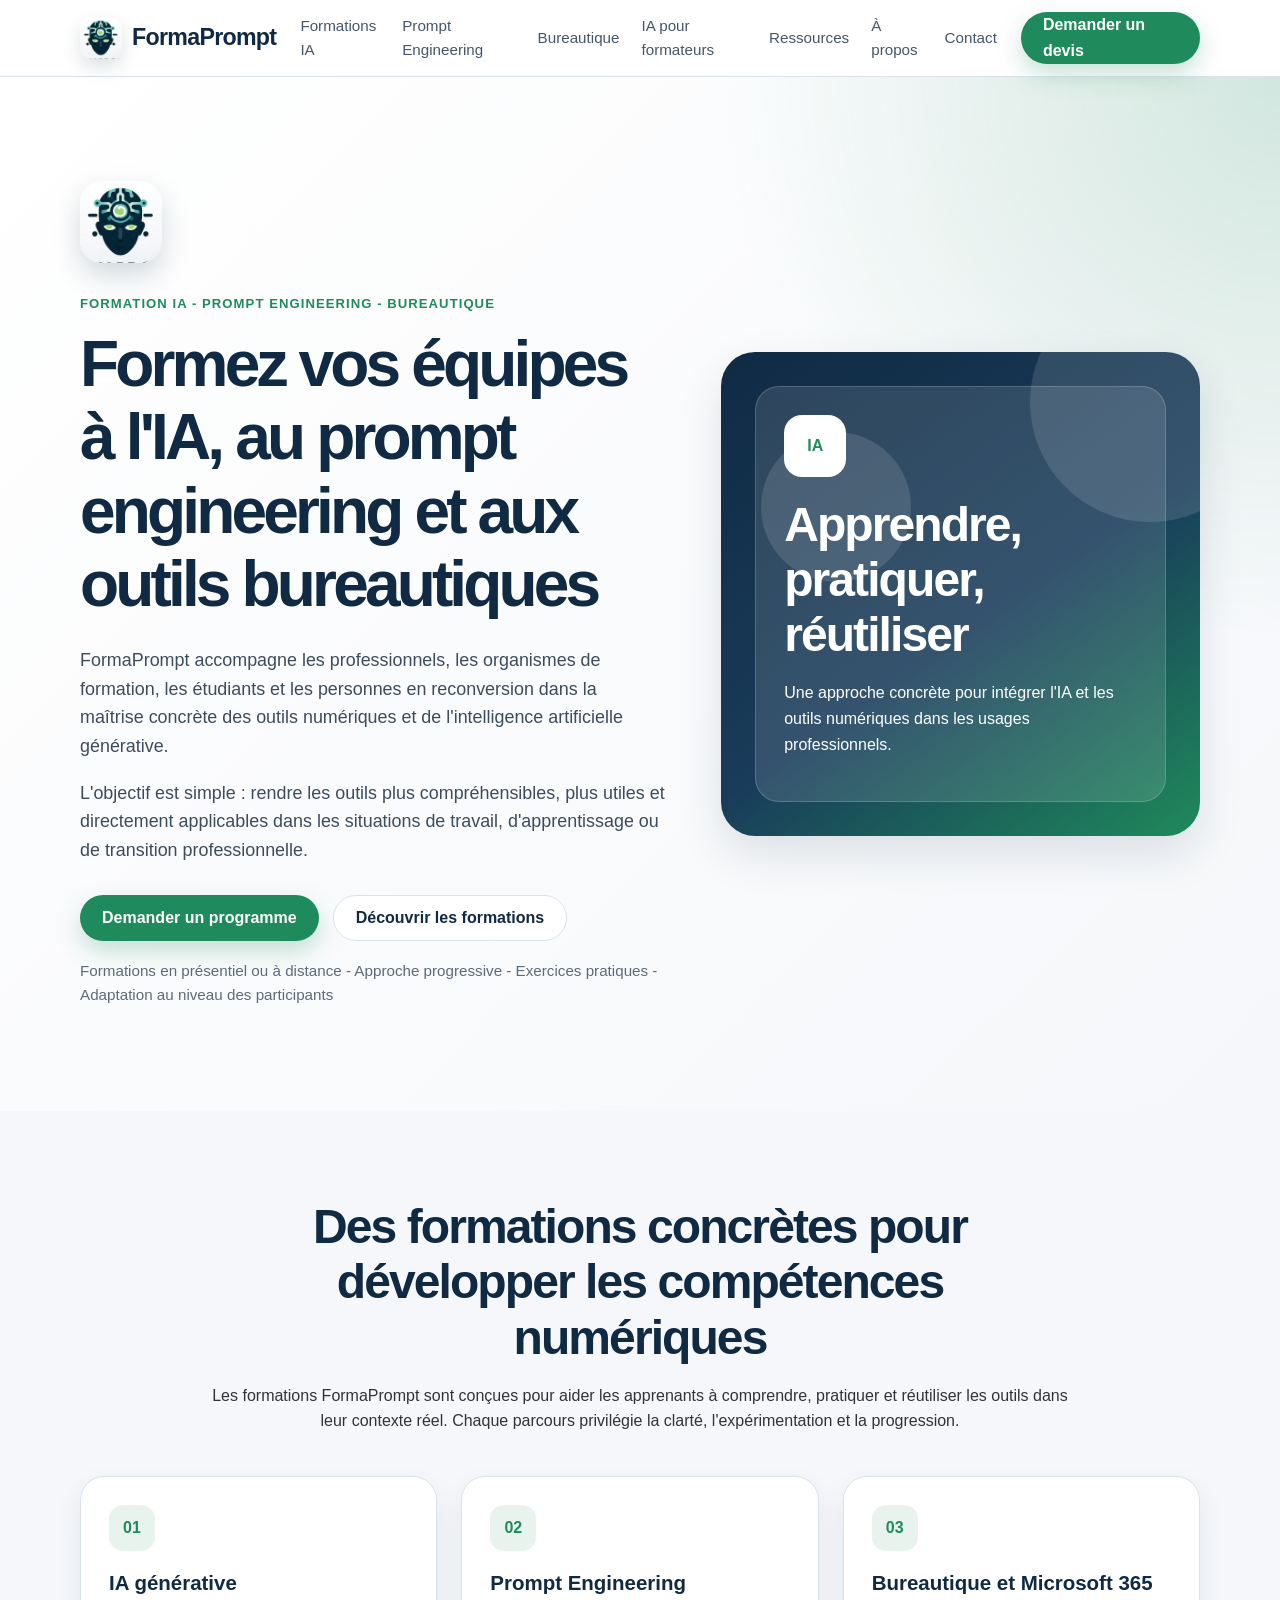
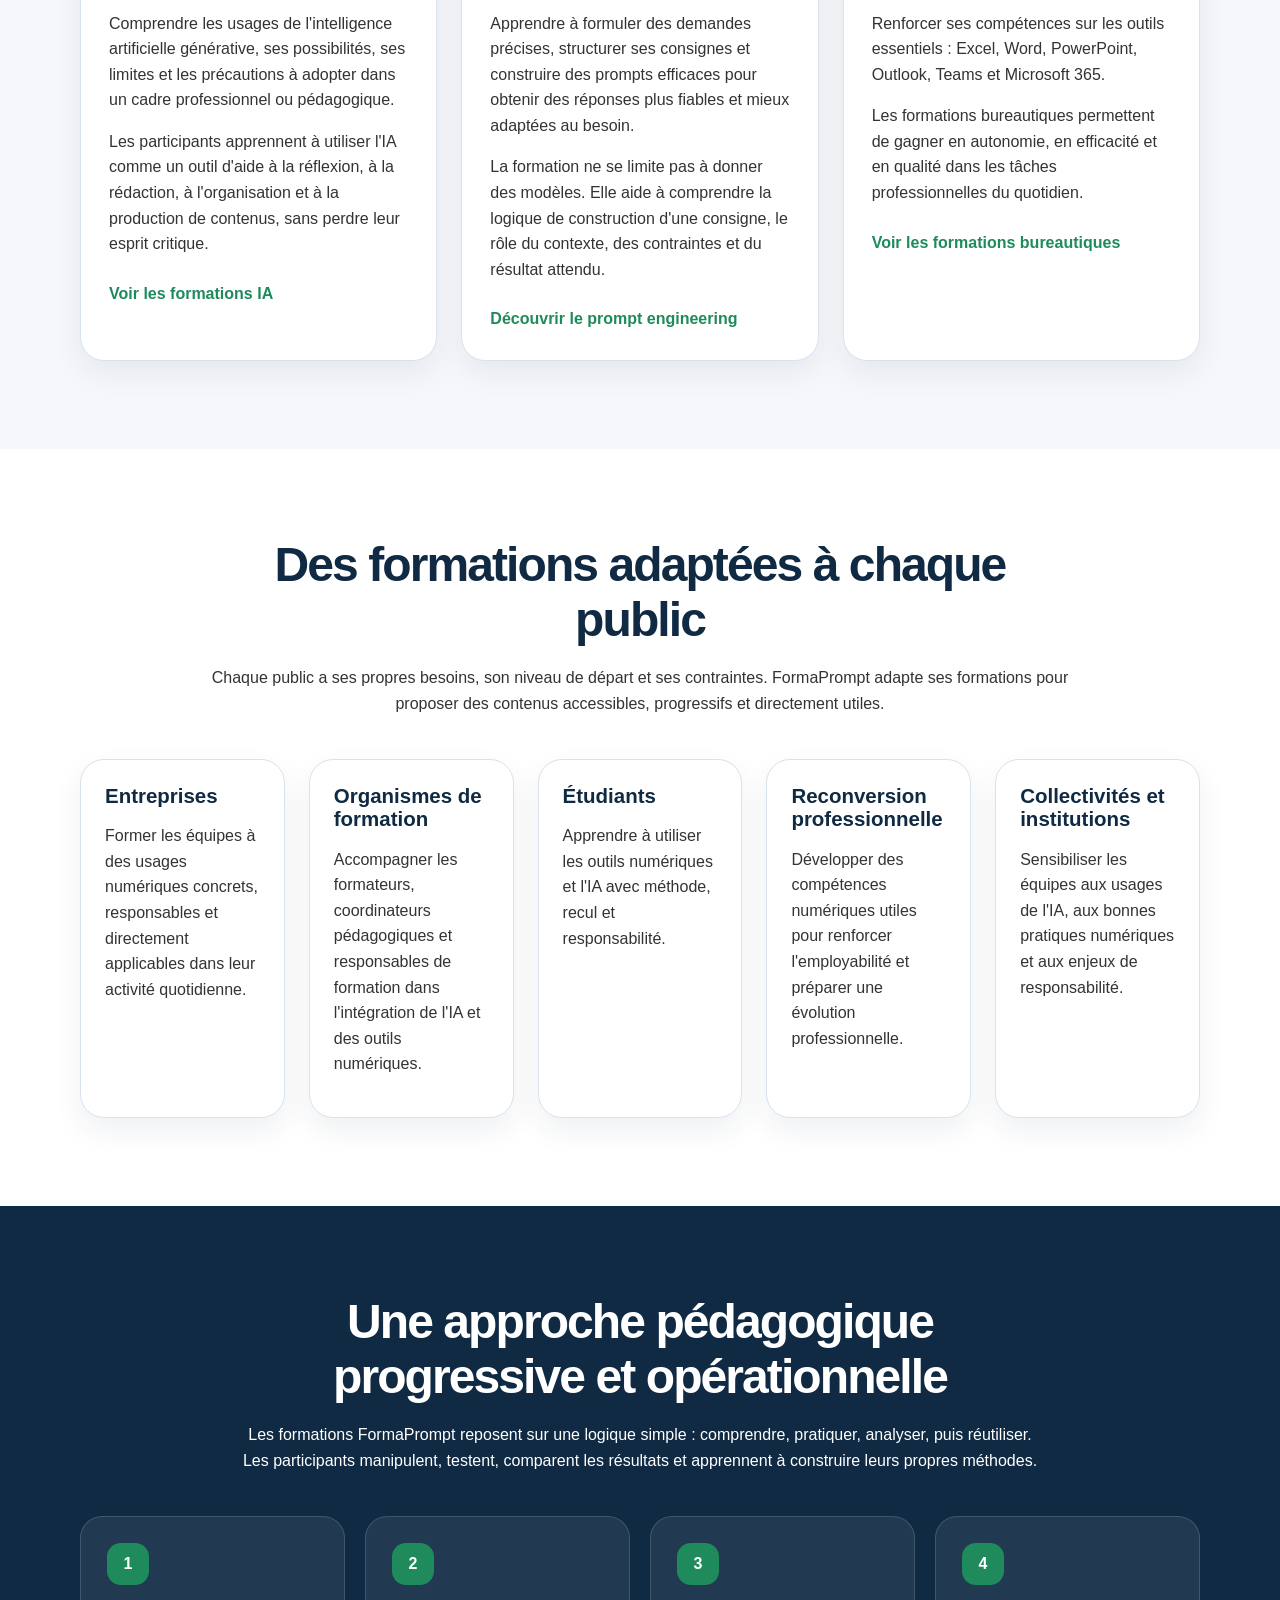
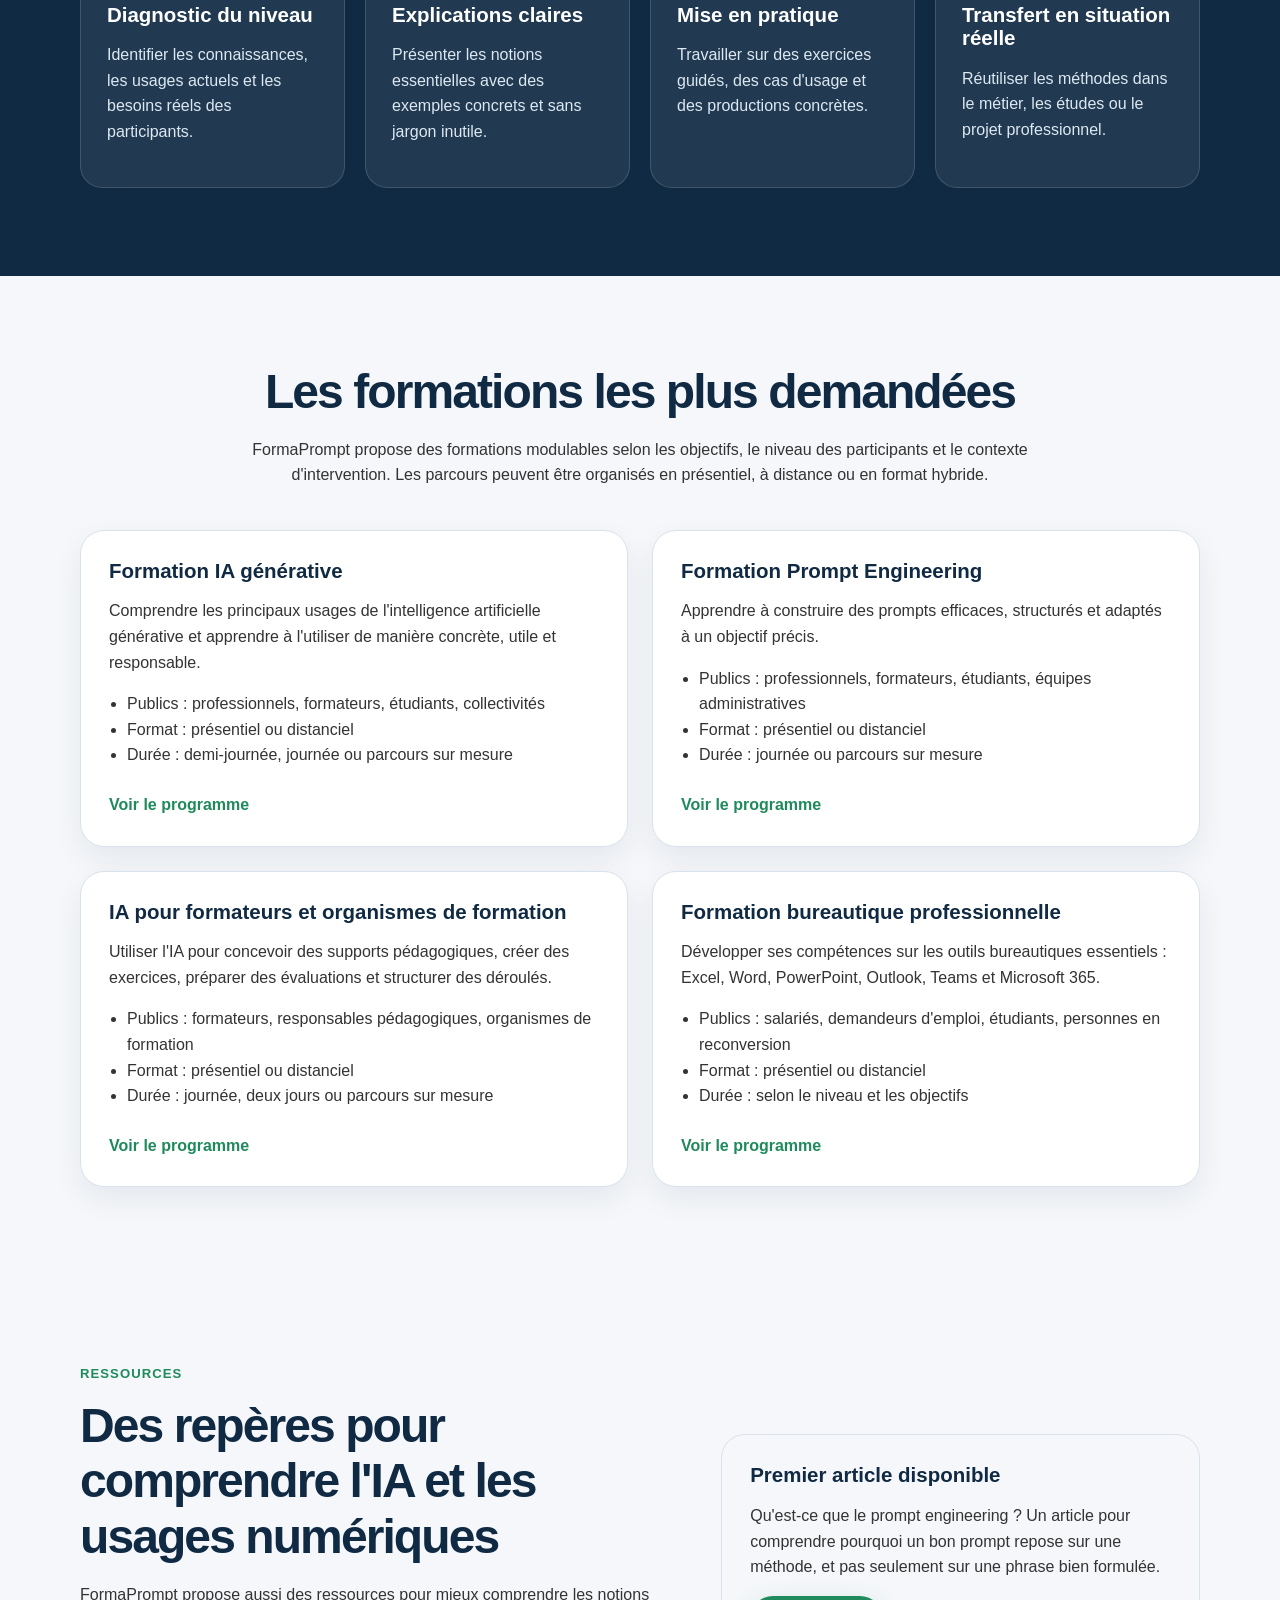
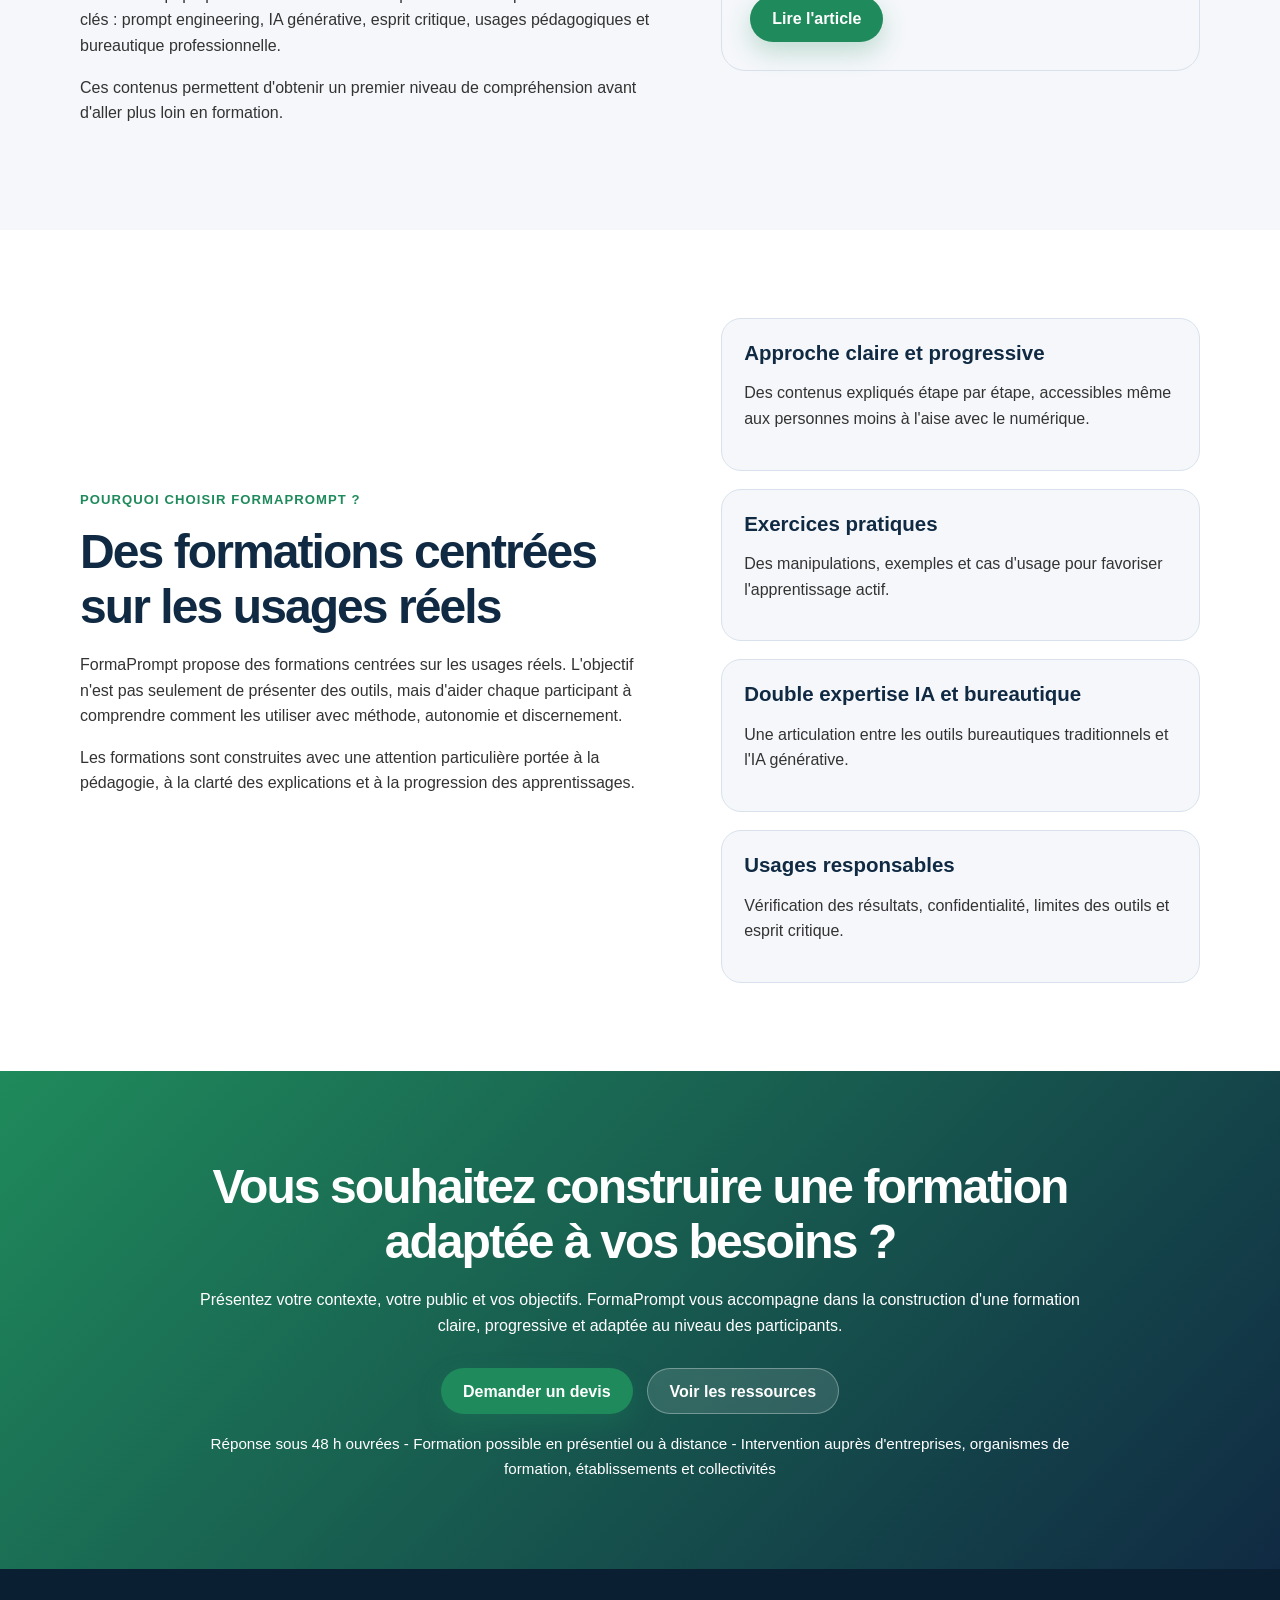
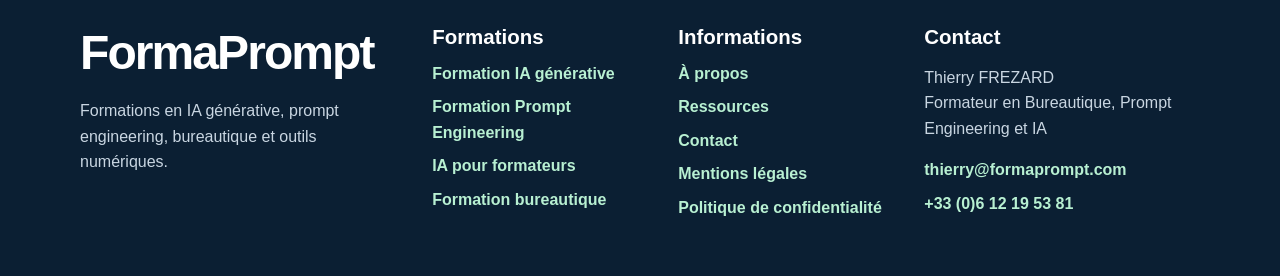
==== commit 5c619be4: "Ajout de la page Ressources dans la page d'accueil" ====
--- a/index.html
+++ b/index.html
@@ -17,6 +17,7 @@
         <a href="prompt-engineering.html">Prompt Engineering</a>
         <a href="bureautique.html">Bureautique</a>
         <a href="ia-formateurs.html">IA pour formateurs</a>
+        <a href="ressources.html">Ressources</a>
         <a href="a-propos.html">À propos</a>
         <a href="contact.html">Contact</a>
       </nav>
@@ -203,6 +204,22 @@
       </div>
     </section>
 
+    <section class="section section-light">
+      <div class="container split-grid">
+        <div>
+          <p class="eyebrow">Ressources</p>
+          <h2>Des repères pour comprendre l'IA et les usages numériques</h2>
+          <p>FormaPrompt propose aussi des ressources pour mieux comprendre les notions clés : prompt engineering, IA générative, esprit critique, usages pédagogiques et bureautique professionnelle.</p>
+          <p>Ces contenus permettent d'obtenir un premier niveau de compréhension avant d'aller plus loin en formation.</p>
+        </div>
+        <div class="contact-card">
+          <h3>Premier article disponible</h3>
+          <p>Qu'est-ce que le prompt engineering ? Un article pour comprendre pourquoi un bon prompt repose sur une méthode, et pas seulement sur une phrase bien formulée.</p>
+          <a class="btn btn-primary" href="qu-est-ce-que-le-prompt-engineering.html">Lire l'article</a>
+        </div>
+      </div>
+    </section>
+
     <section class="section">
       <div class="container split-grid">
         <div>
@@ -238,7 +255,7 @@
         <p>Présentez votre contexte, votre public et vos objectifs. FormaPrompt vous accompagne dans la construction d'une formation claire, progressive et adaptée au niveau des participants.</p>
         <div class="hero-actions centered">
           <a class="btn btn-primary" href="contact.html">Demander un devis</a>
-          <a class="btn btn-secondary" href="a-propos.html">Découvrir FormaPrompt</a>
+          <a class="btn btn-secondary" href="ressources.html">Voir les ressources</a>
         </div>
         <p class="trust-line">Réponse sous 48 h ouvrées - Formation possible en présentiel ou à distance - Intervention auprès d'entreprises, organismes de formation, établissements et collectivités</p>
       </div>
@@ -261,14 +278,15 @@
       <div>
         <h3>Informations</h3>
         <a href="a-propos.html">À propos</a>
+        <a href="ressources.html">Ressources</a>
         <a href="contact.html">Contact</a>
-        <a href="#">Mentions légales</a>
-        <a href="#">Politique de confidentialité</a>
+        <a href="mentions-legales.html">Mentions légales</a>
+        <a href="politique-confidentialite.html">Politique de confidentialité</a>
       </div>
       <div>
         <h3>Contact</h3>
         <p>Thierry FREZARD<br>Formateur en Bureautique, Prompt Engineering et IA</p>
-        <a href="mailto:thierry227@gmail.com">thierry227@gmail.com</a>
+        <a href="mailto:thierry@formaprompt.com">thierry@formaprompt.com</a>
         <a href="tel:+33612195381">+33 (0)6 12 19 53 81</a>
       </div>
     </div>
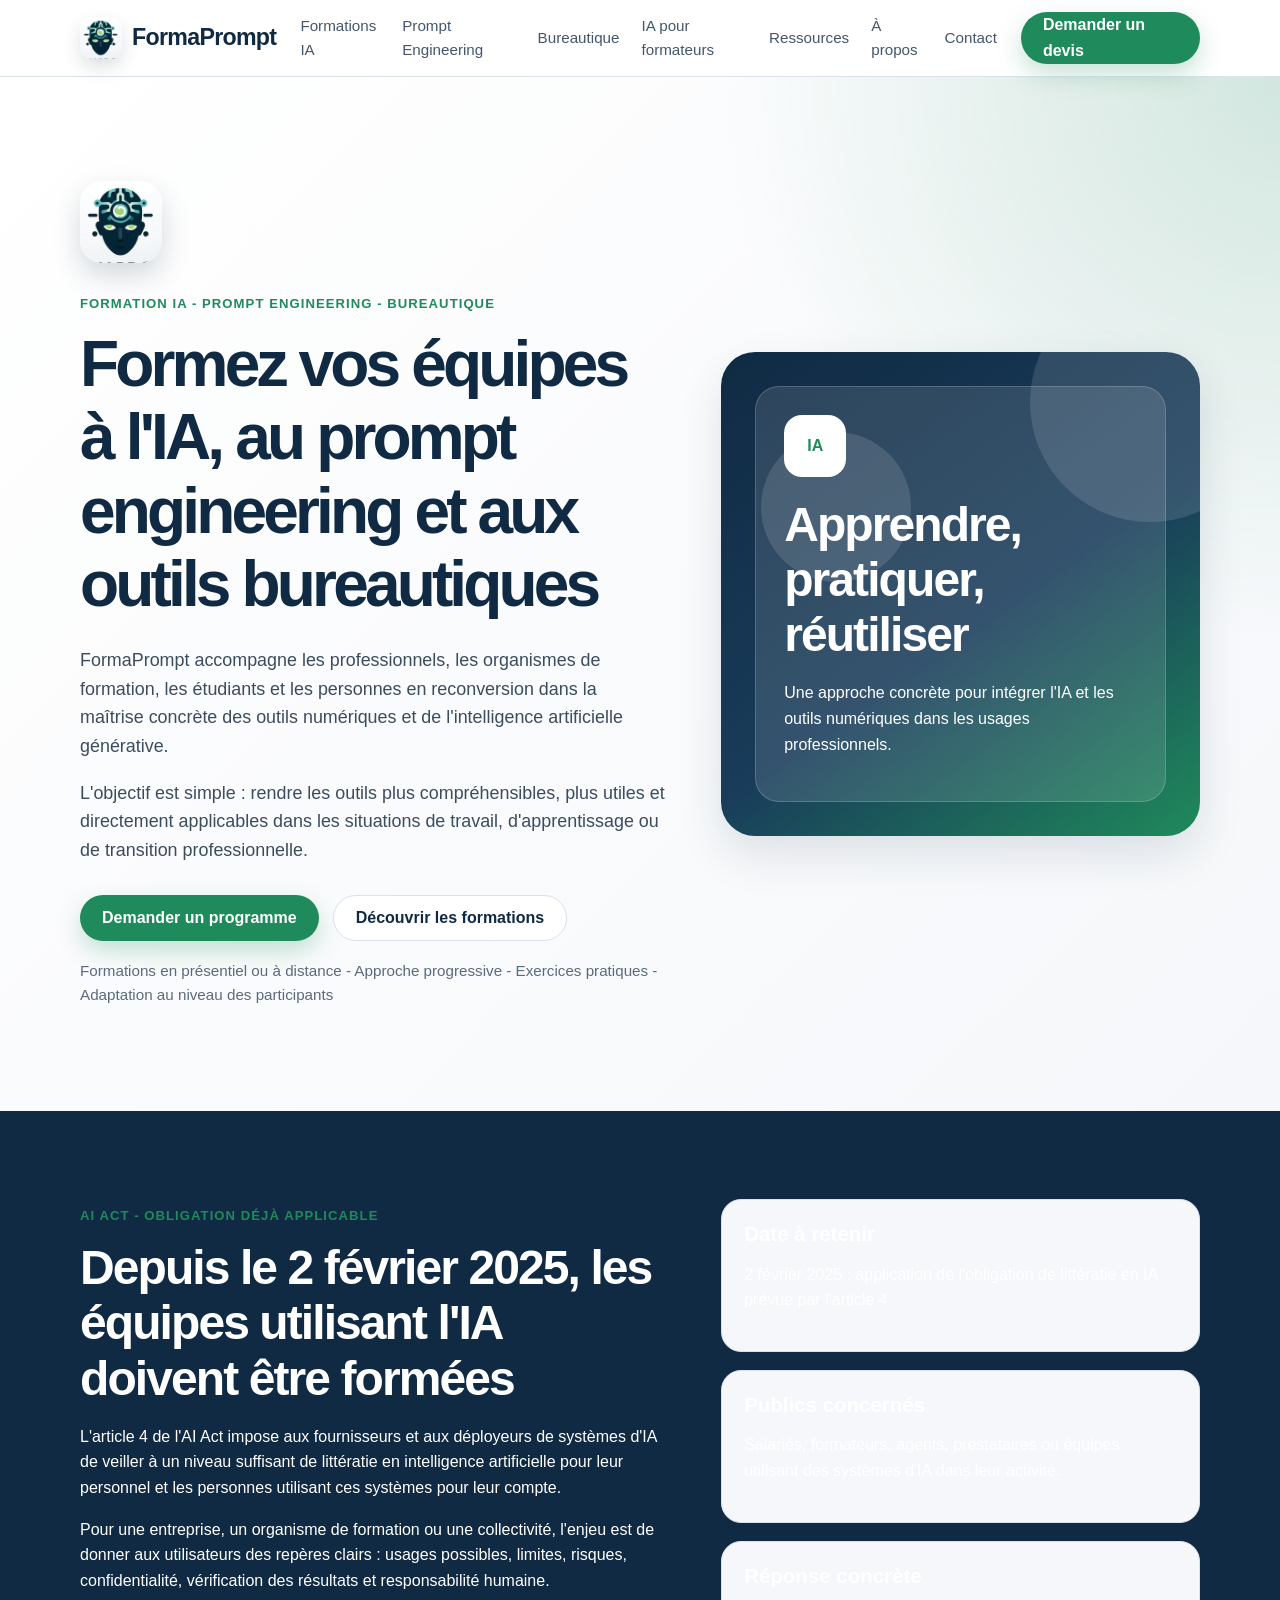
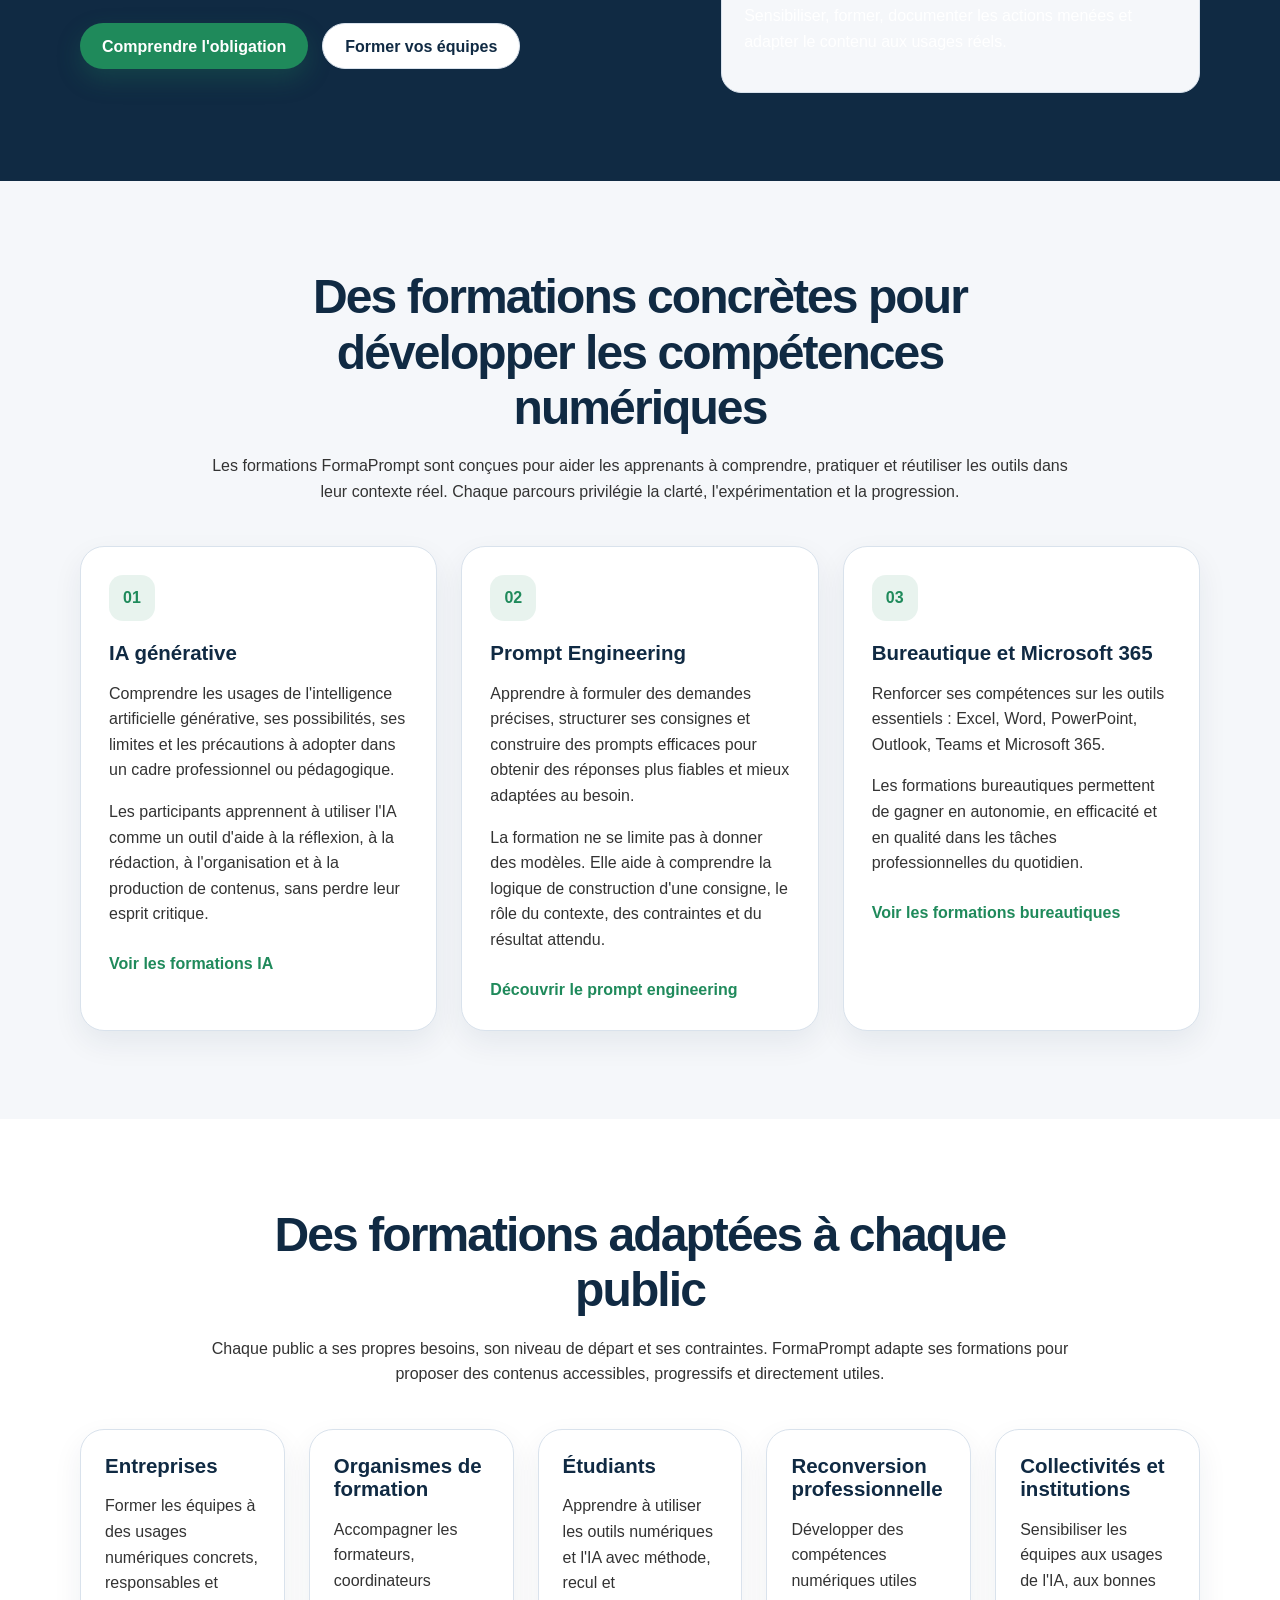
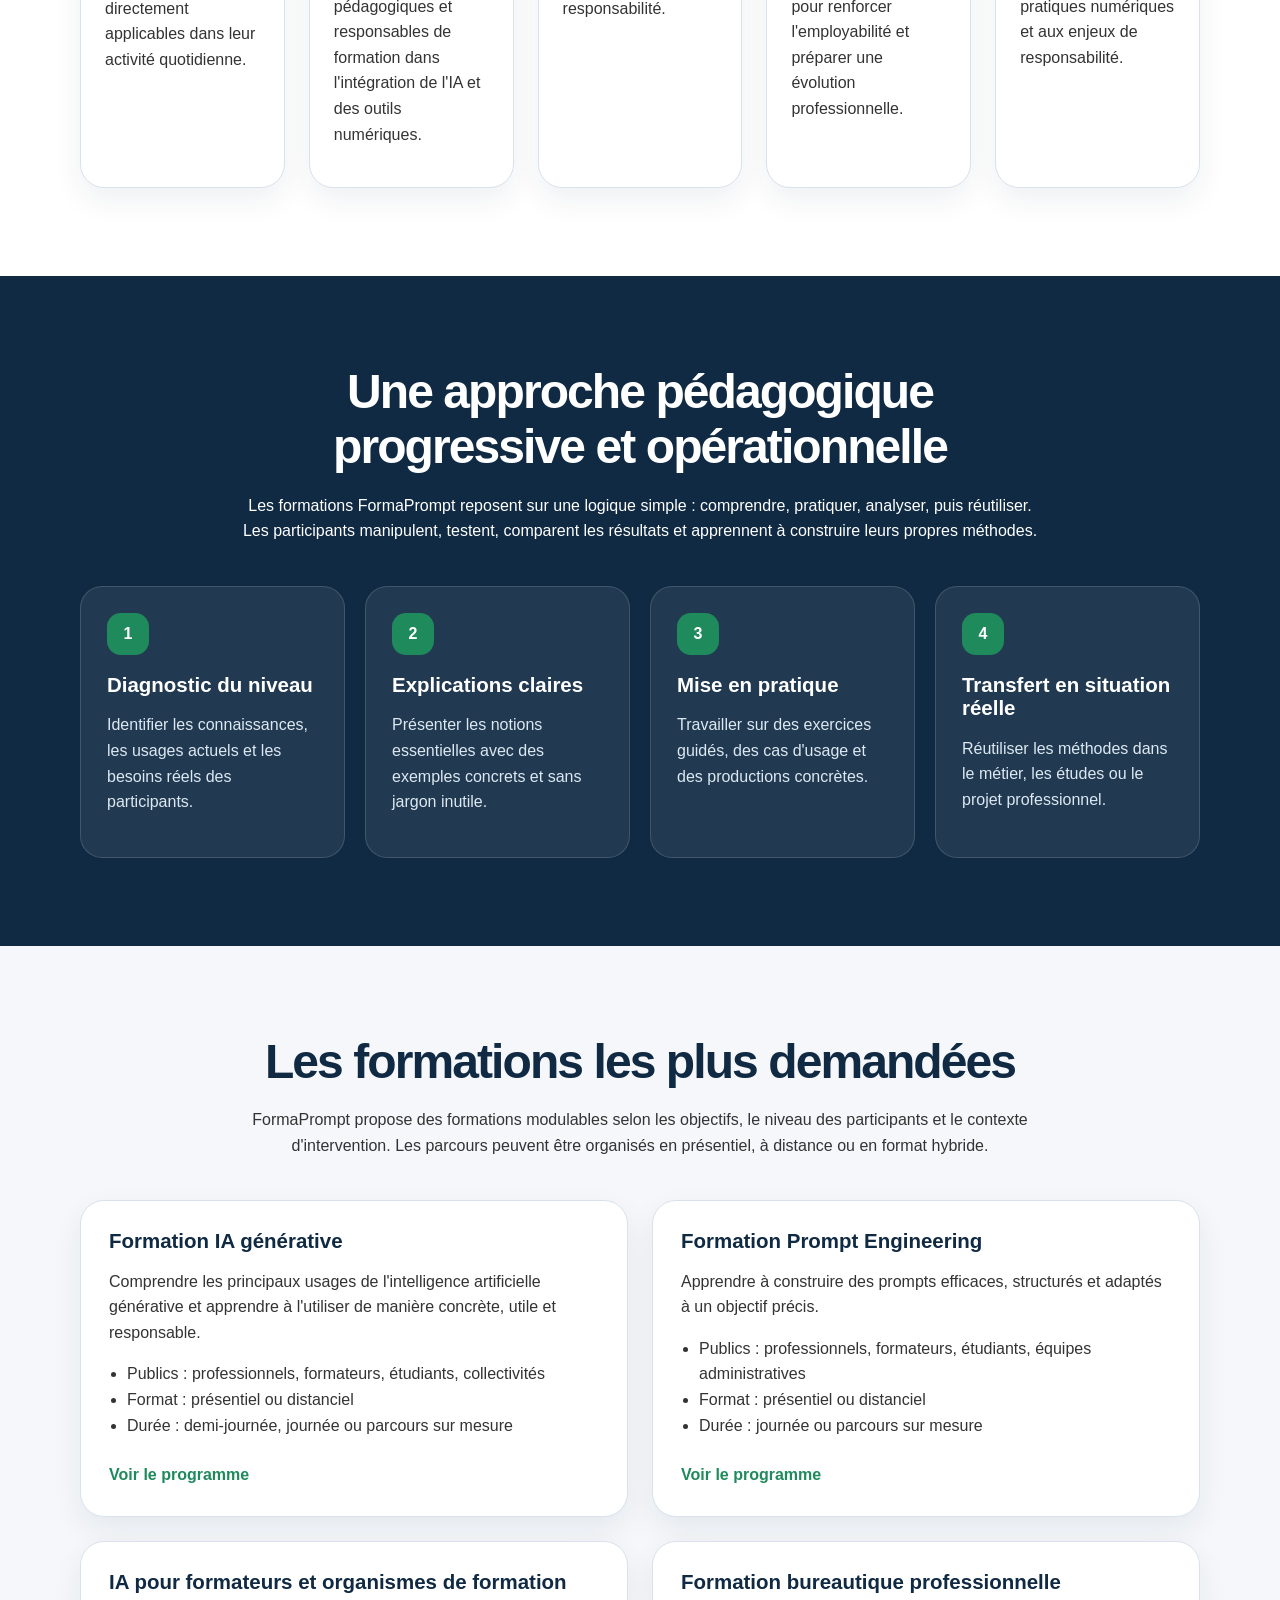
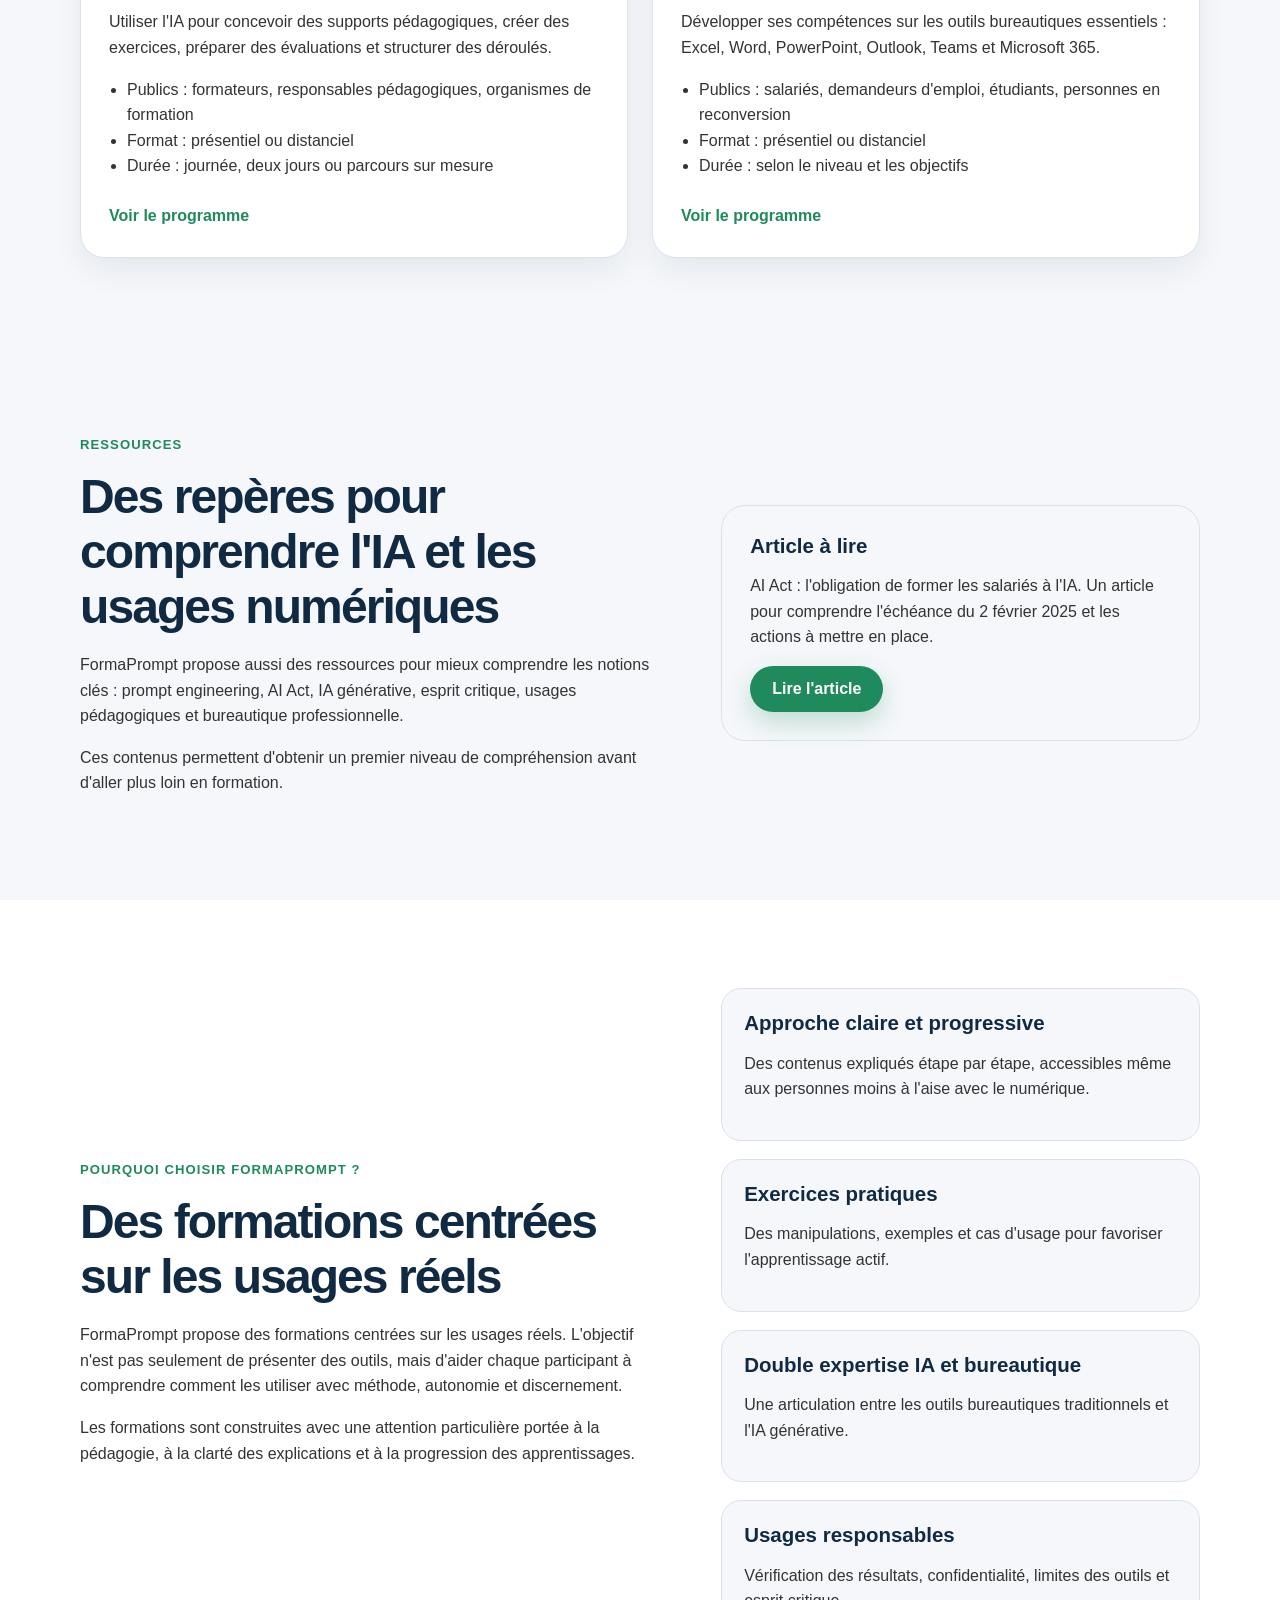
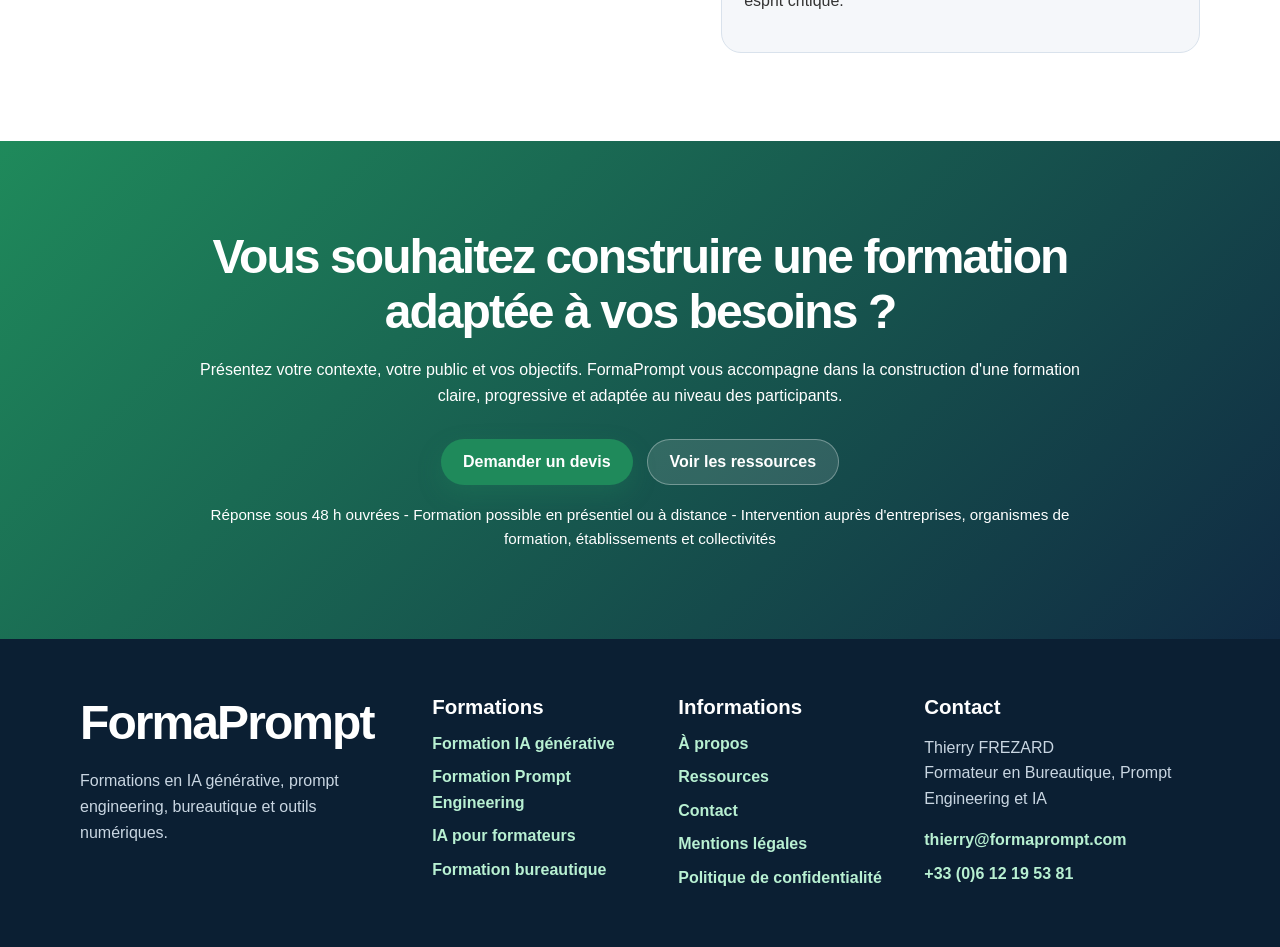
==== commit e021d2f4: "Ajout de l'encart AI Act sur la page d'accueil" ====
--- a/index.html
+++ b/index.html
@@ -4,7 +4,7 @@
   <meta charset="utf-8">
   <meta name="viewport" content="width=device-width, initial-scale=1">
   <title>FormaPrompt - Formation IA, Prompt Engineering et Bureautique</title>
-  <meta name="description" content="FormaPrompt accompagne les professionnels, organismes de formation, étudiants et personnes en reconversion dans la maîtrise de l'IA générative, du prompt engineering et des outils bureautiques.">
+  <meta name="description" content="FormaPrompt accompagne les professionnels, organismes de formation, étudiants et personnes en reconversion dans la maîtrise de l'IA générative, du prompt engineering, de l'AI Act et des outils bureautiques.">
   <link rel="stylesheet" href="styles.css">
   <link rel="stylesheet" href="site-extra.css">
 </head>
@@ -50,6 +50,26 @@
       </div>
     </section>
 
+    <section class="section section-dark">
+      <div class="container split-grid">
+        <div>
+          <p class="eyebrow">AI Act - obligation déjà applicable</p>
+          <h2>Depuis le 2 février 2025, les équipes utilisant l'IA doivent être formées</h2>
+          <p>L'article 4 de l'AI Act impose aux fournisseurs et aux déployeurs de systèmes d'IA de veiller à un niveau suffisant de littératie en intelligence artificielle pour leur personnel et les personnes utilisant ces systèmes pour leur compte.</p>
+          <p>Pour une entreprise, un organisme de formation ou une collectivité, l'enjeu est de donner aux utilisateurs des repères clairs : usages possibles, limites, risques, confidentialité, vérification des résultats et responsabilité humaine.</p>
+          <div class="hero-actions">
+            <a class="btn btn-primary" href="ia-act-obligation-former-salaries-ia.html">Comprendre l'obligation</a>
+            <a class="btn btn-secondary" href="formation-ia.html">Former vos équipes</a>
+          </div>
+        </div>
+        <div class="feature-list">
+          <div><h3>Date à retenir</h3><p>2 février 2025 : application de l'obligation de littératie en IA prévue par l'article 4.</p></div>
+          <div><h3>Publics concernés</h3><p>Salariés, formateurs, agents, prestataires ou équipes utilisant des systèmes d'IA dans leur activité.</p></div>
+          <div><h3>Réponse concrète</h3><p>Sensibiliser, former, documenter les actions menées et adapter le contenu aux usages réels.</p></div>
+        </div>
+      </div>
+    </section>
+
     <section id="formations" class="section section-light">
       <div class="container">
         <div class="section-heading">
@@ -209,13 +229,13 @@
         <div>
           <p class="eyebrow">Ressources</p>
           <h2>Des repères pour comprendre l'IA et les usages numériques</h2>
-          <p>FormaPrompt propose aussi des ressources pour mieux comprendre les notions clés : prompt engineering, IA générative, esprit critique, usages pédagogiques et bureautique professionnelle.</p>
+          <p>FormaPrompt propose aussi des ressources pour mieux comprendre les notions clés : prompt engineering, AI Act, IA générative, esprit critique, usages pédagogiques et bureautique professionnelle.</p>
           <p>Ces contenus permettent d'obtenir un premier niveau de compréhension avant d'aller plus loin en formation.</p>
         </div>
         <div class="contact-card">
-          <h3>Premier article disponible</h3>
-          <p>Qu'est-ce que le prompt engineering ? Un article pour comprendre pourquoi un bon prompt repose sur une méthode, et pas seulement sur une phrase bien formulée.</p>
-          <a class="btn btn-primary" href="qu-est-ce-que-le-prompt-engineering.html">Lire l'article</a>
+          <h3>Article à lire</h3>
+          <p>AI Act : l'obligation de former les salariés à l'IA. Un article pour comprendre l'échéance du 2 février 2025 et les actions à mettre en place.</p>
+          <a class="btn btn-primary" href="ia-act-obligation-former-salaries-ia.html">Lire l'article</a>
         </div>
       </div>
     </section>
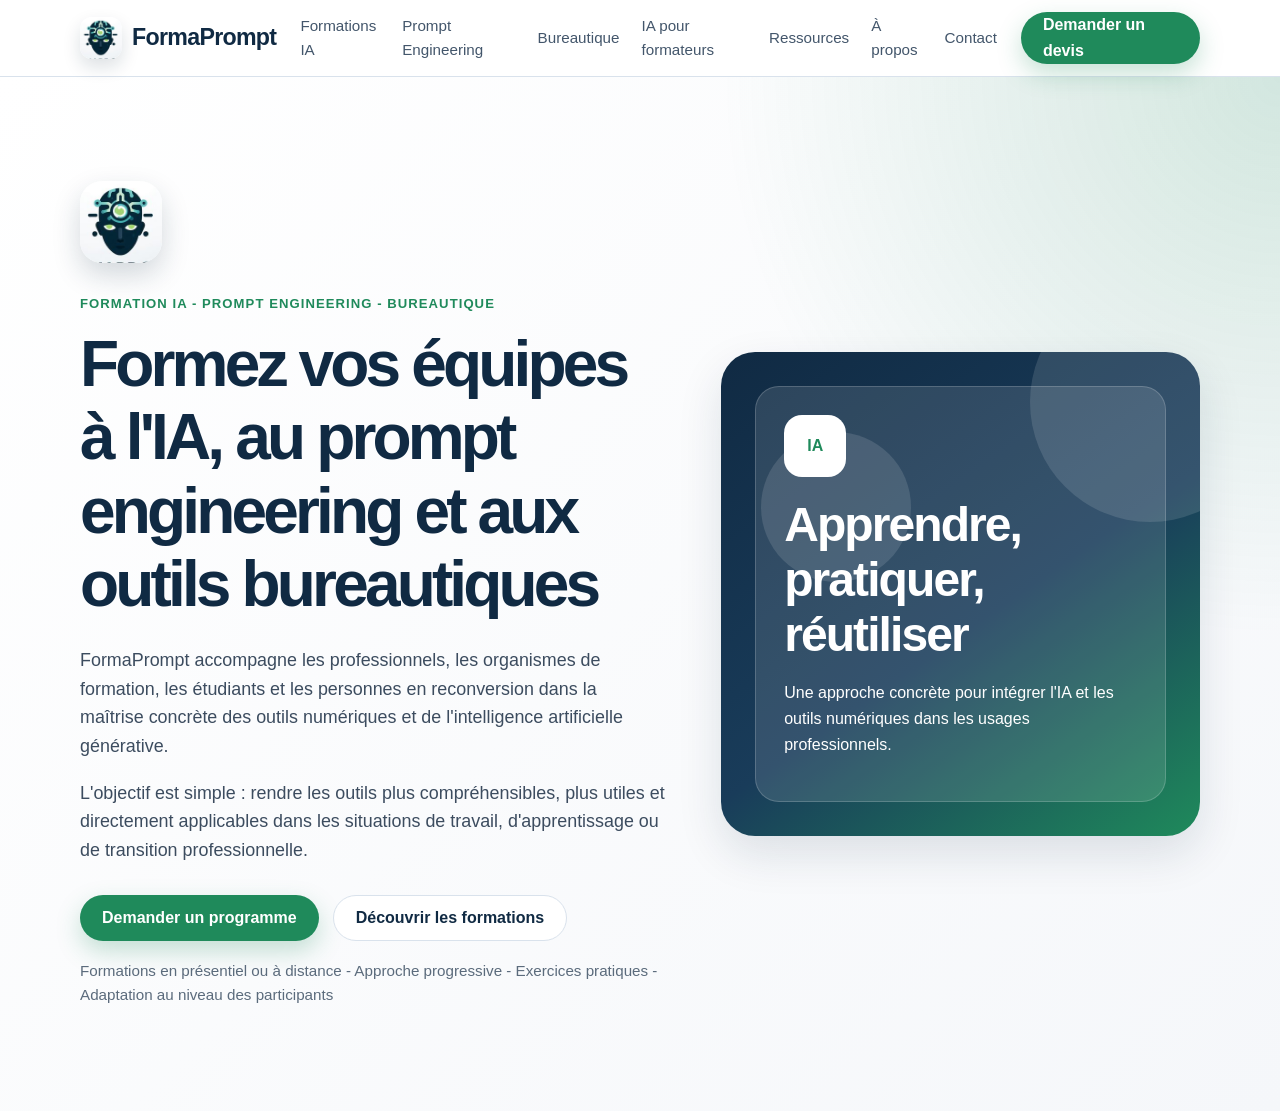
==== commit da02484c: "Ajout des liens favicon dans la page d'accueil" ====
--- a/index.html
+++ b/index.html
@@ -5,6 +5,9 @@
   <meta name="viewport" content="width=device-width, initial-scale=1">
   <title>FormaPrompt - Formation IA, Prompt Engineering et Bureautique</title>
   <meta name="description" content="FormaPrompt accompagne les professionnels, organismes de formation, étudiants et personnes en reconversion dans la maîtrise de l'IA générative, du prompt engineering, de l'AI Act et des outils bureautiques.">
+  <link rel="icon" type="image/x-icon" href="favicon.ico">
+  <link rel="icon" type="image/png" sizes="32x32" href="favicon-32x32.png">
+  <link rel="apple-touch-icon" href="apple-touch-icon.png">
   <link rel="stylesheet" href="styles.css">
   <link rel="stylesheet" href="site-extra.css">
 </head>
@@ -49,267 +52,6 @@
         </div>
       </div>
     </section>
-
-    <section class="section section-dark">
-      <div class="container split-grid">
-        <div>
-          <p class="eyebrow">AI Act - obligation déjà applicable</p>
-          <h2>Depuis le 2 février 2025, les équipes utilisant l'IA doivent être formées</h2>
-          <p>L'article 4 de l'AI Act impose aux fournisseurs et aux déployeurs de systèmes d'IA de veiller à un niveau suffisant de littératie en intelligence artificielle pour leur personnel et les personnes utilisant ces systèmes pour leur compte.</p>
-          <p>Pour une entreprise, un organisme de formation ou une collectivité, l'enjeu est de donner aux utilisateurs des repères clairs : usages possibles, limites, risques, confidentialité, vérification des résultats et responsabilité humaine.</p>
-          <div class="hero-actions">
-            <a class="btn btn-primary" href="ia-act-obligation-former-salaries-ia.html">Comprendre l'obligation</a>
-            <a class="btn btn-secondary" href="formation-ia.html">Former vos équipes</a>
-          </div>
-        </div>
-        <div class="feature-list">
-          <div><h3>Date à retenir</h3><p>2 février 2025 : application de l'obligation de littératie en IA prévue par l'article 4.</p></div>
-          <div><h3>Publics concernés</h3><p>Salariés, formateurs, agents, prestataires ou équipes utilisant des systèmes d'IA dans leur activité.</p></div>
-          <div><h3>Réponse concrète</h3><p>Sensibiliser, former, documenter les actions menées et adapter le contenu aux usages réels.</p></div>
-        </div>
-      </div>
-    </section>
-
-    <section id="formations" class="section section-light">
-      <div class="container">
-        <div class="section-heading">
-          <h2>Des formations concrètes pour développer les compétences numériques</h2>
-          <p>Les formations FormaPrompt sont conçues pour aider les apprenants à comprendre, pratiquer et réutiliser les outils dans leur contexte réel. Chaque parcours privilégie la clarté, l'expérimentation et la progression.</p>
-        </div>
-
-        <div class="cards three-columns">
-          <article id="formations-ia" class="card">
-            <span class="card-icon">01</span>
-            <h3>IA générative</h3>
-            <p>Comprendre les usages de l'intelligence artificielle générative, ses possibilités, ses limites et les précautions à adopter dans un cadre professionnel ou pédagogique.</p>
-            <p>Les participants apprennent à utiliser l'IA comme un outil d'aide à la réflexion, à la rédaction, à l'organisation et à la production de contenus, sans perdre leur esprit critique.</p>
-            <a href="formation-ia.html">Voir les formations IA</a>
-          </article>
-
-          <article id="prompt-engineering" class="card">
-            <span class="card-icon">02</span>
-            <h3>Prompt Engineering</h3>
-            <p>Apprendre à formuler des demandes précises, structurer ses consignes et construire des prompts efficaces pour obtenir des réponses plus fiables et mieux adaptées au besoin.</p>
-            <p>La formation ne se limite pas à donner des modèles. Elle aide à comprendre la logique de construction d'une consigne, le rôle du contexte, des contraintes et du résultat attendu.</p>
-            <a href="prompt-engineering.html">Découvrir le prompt engineering</a>
-          </article>
-
-          <article id="bureautique" class="card">
-            <span class="card-icon">03</span>
-            <h3>Bureautique et Microsoft 365</h3>
-            <p>Renforcer ses compétences sur les outils essentiels : Excel, Word, PowerPoint, Outlook, Teams et Microsoft 365.</p>
-            <p>Les formations bureautiques permettent de gagner en autonomie, en efficacité et en qualité dans les tâches professionnelles du quotidien.</p>
-            <a href="bureautique.html">Voir les formations bureautiques</a>
-          </article>
-        </div>
-      </div>
-    </section>
-
-    <section class="section">
-      <div class="container">
-        <div class="section-heading">
-          <h2>Des formations adaptées à chaque public</h2>
-          <p>Chaque public a ses propres besoins, son niveau de départ et ses contraintes. FormaPrompt adapte ses formations pour proposer des contenus accessibles, progressifs et directement utiles.</p>
-        </div>
-
-        <div class="cards audience-grid">
-          <article class="card compact">
-            <h3>Entreprises</h3>
-            <p>Former les équipes à des usages numériques concrets, responsables et directement applicables dans leur activité quotidienne.</p>
-          </article>
-          <article class="card compact">
-            <h3>Organismes de formation</h3>
-            <p>Accompagner les formateurs, coordinateurs pédagogiques et responsables de formation dans l'intégration de l'IA et des outils numériques.</p>
-          </article>
-          <article class="card compact">
-            <h3>Étudiants</h3>
-            <p>Apprendre à utiliser les outils numériques et l'IA avec méthode, recul et responsabilité.</p>
-          </article>
-          <article class="card compact">
-            <h3>Reconversion professionnelle</h3>
-            <p>Développer des compétences numériques utiles pour renforcer l'employabilité et préparer une évolution professionnelle.</p>
-          </article>
-          <article class="card compact">
-            <h3>Collectivités et institutions</h3>
-            <p>Sensibiliser les équipes aux usages de l'IA, aux bonnes pratiques numériques et aux enjeux de responsabilité.</p>
-          </article>
-        </div>
-      </div>
-    </section>
-
-    <section id="methode" class="section section-dark">
-      <div class="container">
-        <div class="section-heading narrow">
-          <h2>Une approche pédagogique progressive et opérationnelle</h2>
-          <p>Les formations FormaPrompt reposent sur une logique simple : comprendre, pratiquer, analyser, puis réutiliser. Les participants manipulent, testent, comparent les résultats et apprennent à construire leurs propres méthodes.</p>
-        </div>
-
-        <div class="steps">
-          <article class="step">
-            <span>1</span>
-            <h3>Diagnostic du niveau</h3>
-            <p>Identifier les connaissances, les usages actuels et les besoins réels des participants.</p>
-          </article>
-          <article class="step">
-            <span>2</span>
-            <h3>Explications claires</h3>
-            <p>Présenter les notions essentielles avec des exemples concrets et sans jargon inutile.</p>
-          </article>
-          <article class="step">
-            <span>3</span>
-            <h3>Mise en pratique</h3>
-            <p>Travailler sur des exercices guidés, des cas d'usage et des productions concrètes.</p>
-          </article>
-          <article class="step">
-            <span>4</span>
-            <h3>Transfert en situation réelle</h3>
-            <p>Réutiliser les méthodes dans le métier, les études ou le projet professionnel.</p>
-          </article>
-        </div>
-      </div>
-    </section>
-
-    <section class="section section-light">
-      <div class="container">
-        <div class="section-heading">
-          <h2>Les formations les plus demandées</h2>
-          <p>FormaPrompt propose des formations modulables selon les objectifs, le niveau des participants et le contexte d'intervention. Les parcours peuvent être organisés en présentiel, à distance ou en format hybride.</p>
-        </div>
-
-        <div class="cards two-columns">
-          <article class="card training-card">
-            <h3>Formation IA générative</h3>
-            <p>Comprendre les principaux usages de l'intelligence artificielle générative et apprendre à l'utiliser de manière concrète, utile et responsable.</p>
-            <ul>
-              <li>Publics : professionnels, formateurs, étudiants, collectivités</li>
-              <li>Format : présentiel ou distanciel</li>
-              <li>Durée : demi-journée, journée ou parcours sur mesure</li>
-            </ul>
-            <a href="formation-ia.html">Voir le programme</a>
-          </article>
-
-          <article class="card training-card">
-            <h3>Formation Prompt Engineering</h3>
-            <p>Apprendre à construire des prompts efficaces, structurés et adaptés à un objectif précis.</p>
-            <ul>
-              <li>Publics : professionnels, formateurs, étudiants, équipes administratives</li>
-              <li>Format : présentiel ou distanciel</li>
-              <li>Durée : journée ou parcours sur mesure</li>
-            </ul>
-            <a href="prompt-engineering.html">Voir le programme</a>
-          </article>
-
-          <article class="card training-card">
-            <h3>IA pour formateurs et organismes de formation</h3>
-            <p>Utiliser l'IA pour concevoir des supports pédagogiques, créer des exercices, préparer des évaluations et structurer des déroulés.</p>
-            <ul>
-              <li>Publics : formateurs, responsables pédagogiques, organismes de formation</li>
-              <li>Format : présentiel ou distanciel</li>
-              <li>Durée : journée, deux jours ou parcours sur mesure</li>
-            </ul>
-            <a href="ia-formateurs.html">Voir le programme</a>
-          </article>
-
-          <article class="card training-card">
-            <h3>Formation bureautique professionnelle</h3>
-            <p>Développer ses compétences sur les outils bureautiques essentiels : Excel, Word, PowerPoint, Outlook, Teams et Microsoft 365.</p>
-            <ul>
-              <li>Publics : salariés, demandeurs d'emploi, étudiants, personnes en reconversion</li>
-              <li>Format : présentiel ou distanciel</li>
-              <li>Durée : selon le niveau et les objectifs</li>
-            </ul>
-            <a href="bureautique.html">Voir le programme</a>
-          </article>
-        </div>
-      </div>
-    </section>
-
-    <section class="section section-light">
-      <div class="container split-grid">
-        <div>
-          <p class="eyebrow">Ressources</p>
-          <h2>Des repères pour comprendre l'IA et les usages numériques</h2>
-          <p>FormaPrompt propose aussi des ressources pour mieux comprendre les notions clés : prompt engineering, AI Act, IA générative, esprit critique, usages pédagogiques et bureautique professionnelle.</p>
-          <p>Ces contenus permettent d'obtenir un premier niveau de compréhension avant d'aller plus loin en formation.</p>
-        </div>
-        <div class="contact-card">
-          <h3>Article à lire</h3>
-          <p>AI Act : l'obligation de former les salariés à l'IA. Un article pour comprendre l'échéance du 2 février 2025 et les actions à mettre en place.</p>
-          <a class="btn btn-primary" href="ia-act-obligation-former-salaries-ia.html">Lire l'article</a>
-        </div>
-      </div>
-    </section>
-
-    <section class="section">
-      <div class="container split-grid">
-        <div>
-          <p class="eyebrow">Pourquoi choisir FormaPrompt ?</p>
-          <h2>Des formations centrées sur les usages réels</h2>
-          <p>FormaPrompt propose des formations centrées sur les usages réels. L'objectif n'est pas seulement de présenter des outils, mais d'aider chaque participant à comprendre comment les utiliser avec méthode, autonomie et discernement.</p>
-          <p>Les formations sont construites avec une attention particulière portée à la pédagogie, à la clarté des explications et à la progression des apprentissages.</p>
-        </div>
-        <div class="feature-list">
-          <div>
-            <h3>Approche claire et progressive</h3>
-            <p>Des contenus expliqués étape par étape, accessibles même aux personnes moins à l'aise avec le numérique.</p>
-          </div>
-          <div>
-            <h3>Exercices pratiques</h3>
-            <p>Des manipulations, exemples et cas d'usage pour favoriser l'apprentissage actif.</p>
-          </div>
-          <div>
-            <h3>Double expertise IA et bureautique</h3>
-            <p>Une articulation entre les outils bureautiques traditionnels et l'IA générative.</p>
-          </div>
-          <div>
-            <h3>Usages responsables</h3>
-            <p>Vérification des résultats, confidentialité, limites des outils et esprit critique.</p>
-          </div>
-        </div>
-      </div>
-    </section>
-
-    <section id="contact" class="section cta-section">
-      <div class="container cta-box">
-        <h2>Vous souhaitez construire une formation adaptée à vos besoins ?</h2>
-        <p>Présentez votre contexte, votre public et vos objectifs. FormaPrompt vous accompagne dans la construction d'une formation claire, progressive et adaptée au niveau des participants.</p>
-        <div class="hero-actions centered">
-          <a class="btn btn-primary" href="contact.html">Demander un devis</a>
-          <a class="btn btn-secondary" href="ressources.html">Voir les ressources</a>
-        </div>
-        <p class="trust-line">Réponse sous 48 h ouvrées - Formation possible en présentiel ou à distance - Intervention auprès d'entreprises, organismes de formation, établissements et collectivités</p>
-      </div>
-    </section>
   </main>
-
-  <footer class="site-footer">
-    <div class="container footer-grid">
-      <div>
-        <h2>FormaPrompt</h2>
-        <p>Formations en IA générative, prompt engineering, bureautique et outils numériques.</p>
-      </div>
-      <div>
-        <h3>Formations</h3>
-        <a href="formation-ia.html">Formation IA générative</a>
-        <a href="prompt-engineering.html">Formation Prompt Engineering</a>
-        <a href="ia-formateurs.html">IA pour formateurs</a>
-        <a href="bureautique.html">Formation bureautique</a>
-      </div>
-      <div>
-        <h3>Informations</h3>
-        <a href="a-propos.html">À propos</a>
-        <a href="ressources.html">Ressources</a>
-        <a href="contact.html">Contact</a>
-        <a href="mentions-legales.html">Mentions légales</a>
-        <a href="politique-confidentialite.html">Politique de confidentialité</a>
-      </div>
-      <div>
-        <h3>Contact</h3>
-        <p>Thierry FREZARD<br>Formateur en Bureautique, Prompt Engineering et IA</p>
-        <a href="mailto:thierry@formaprompt.com">thierry@formaprompt.com</a>
-        <a href="tel:+33612195381">+33 (0)6 12 19 53 81</a>
-      </div>
-    </div>
-  </footer>
 </body>
 </html>
--- a/styles.css
+++ b/styles.css
@@ -363,6 +363,19 @@
   border: 1px solid var(--border);
 }
 
+.section-dark .feature-list div {
+  background: rgba(255, 255, 255, 0.96);
+  border-color: rgba(255, 255, 255, 0.9);
+}
+
+.section-dark .feature-list h3 {
+  color: var(--blue-night);
+}
+
+.section-dark .feature-list p {
+  color: #3c4c5f;
+}
+
 .cta-section {
   background: linear-gradient(135deg, var(--green), var(--blue-night));
 }
